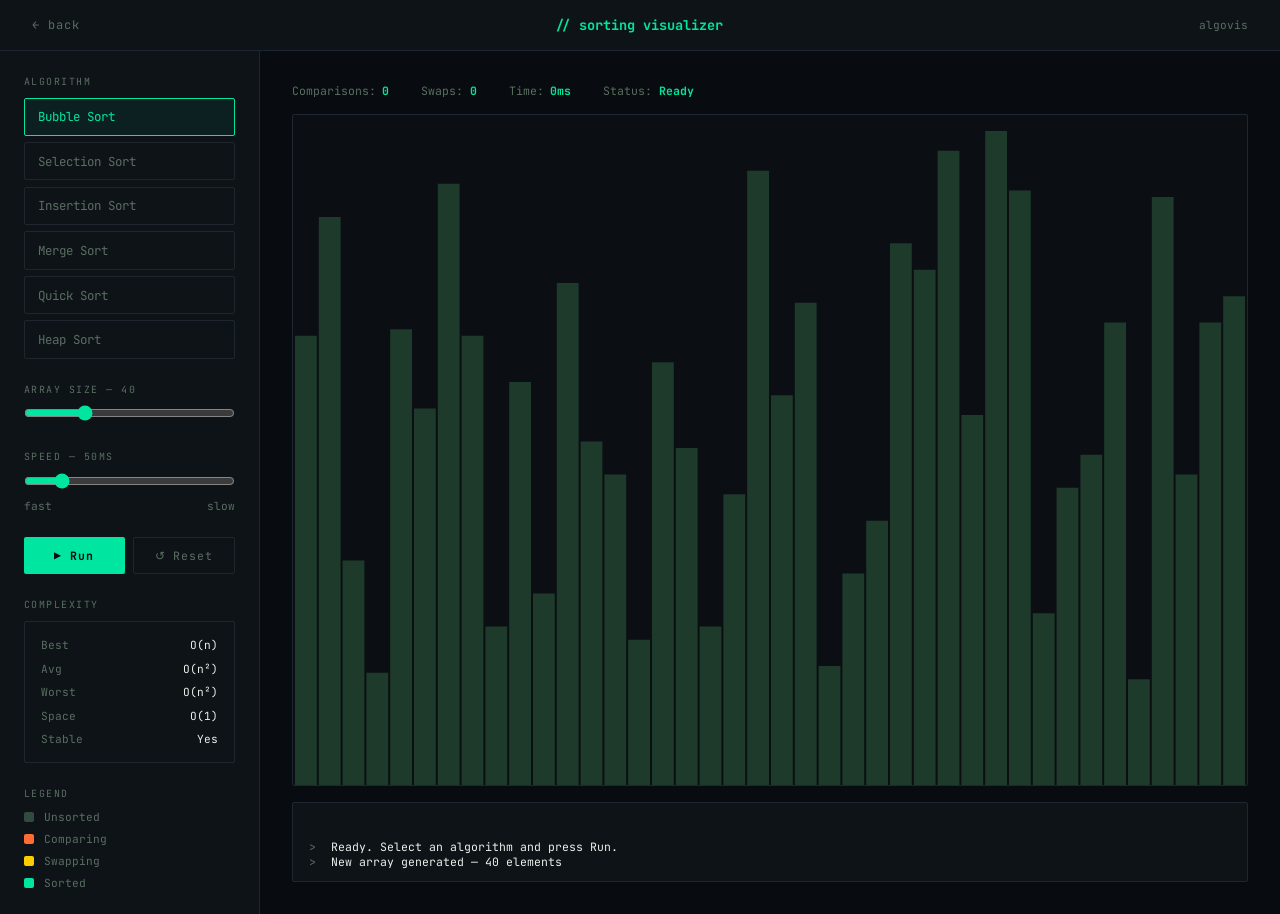
==== sorting/index.html @ f1f467e1 "Initial code" ====
<!DOCTYPE html>
<html lang="en">
<head>
  <meta charset="UTF-8" />
  <meta name="viewport" content="width=device-width, initial-scale=1.0" />
  <title>Sorting — AlgoVis</title>
  <link rel="preconnect" href="https://fonts.googleapis.com" />
  <link href="https://fonts.googleapis.com/css2?family=JetBrains+Mono:wght@400;700&family=Syne:wght@700;800&display=swap" rel="stylesheet" />
  <style>
    *, *::before, *::after { box-sizing: border-box; margin: 0; padding: 0; }

    :root {
      --bg: #080b0f;
      --surface: #0e1318;
      --border: #1e2730;
      --accent: #00e5a0;
      --compare: #ff6b35;
      --swap: #ffcc00;
      --sorted: #00e5a0;
      --text: #e8f0ea;
      --muted: #5a6e61;
      --mono: 'JetBrains Mono', monospace;
    }

    body {
      background: var(--bg);
      color: var(--text);
      font-family: var(--mono);
      min-height: 100vh;
      display: flex;
      flex-direction: column;
    }

    /* NAV */
    nav {
      display: flex;
      align-items: center;
      justify-content: space-between;
      padding: 1rem 2rem;
      border-bottom: 1px solid var(--border);
      background: var(--surface);
      flex-shrink: 0;
    }

    .nav-back {
      color: var(--muted);
      text-decoration: none;
      font-size: 0.75rem;
      letter-spacing: 0.08em;
    }

    .nav-back:hover { color: var(--accent); }

    .nav-title {
      font-size: 0.85rem;
      color: var(--accent);
      font-weight: 700;
    }

    /* LAYOUT */
    .app {
      display: grid;
      grid-template-columns: 260px 1fr;
      grid-template-rows: 1fr;
      flex: 1;
      min-height: 0;
    }

    /* SIDEBAR */
    aside {
      border-right: 1px solid var(--border);
      padding: 1.5rem;
      display: flex;
      flex-direction: column;
      gap: 1.5rem;
      background: var(--surface);
      overflow-y: auto;
    }

    .ctrl-group label {
      display: block;
      font-size: 0.62rem;
      letter-spacing: 0.15em;
      text-transform: uppercase;
      color: var(--muted);
      margin-bottom: 0.6rem;
    }

    .algo-btns {
      display: flex;
      flex-direction: column;
      gap: 0.4rem;
    }

    .algo-btn {
      background: transparent;
      border: 1px solid var(--border);
      color: var(--muted);
      font-family: var(--mono);
      font-size: 0.78rem;
      padding: 0.6rem 0.8rem;
      text-align: left;
      cursor: pointer;
      border-radius: 2px;
      transition: all 0.15s;
    }

    .algo-btn:hover { border-color: var(--accent); color: var(--text); }
    .algo-btn.active { border-color: var(--accent); color: var(--accent); background: rgba(0,229,160,0.06); }

    input[type=range] {
      width: 100%;
      accent-color: var(--accent);
      cursor: pointer;
    }

    .range-row {
      display: flex;
      justify-content: space-between;
      font-size: 0.7rem;
      color: var(--muted);
      margin-top: 0.3rem;
    }

    .run-btns {
      display: flex;
      gap: 0.5rem;
    }

    .btn {
      font-family: var(--mono);
      font-size: 0.72rem;
      letter-spacing: 0.08em;
      padding: 0.65rem 1rem;
      border-radius: 2px;
      cursor: pointer;
      border: none;
      flex: 1;
      transition: all 0.15s;
    }

    .btn-go { background: var(--accent); color: #080b0f; font-weight: 700; }
    .btn-go:hover { background: #00ffb3; }
    .btn-go:disabled { background: var(--border); color: var(--muted); cursor: not-allowed; }

    .btn-reset { background: transparent; border: 1px solid var(--border); color: var(--muted); }
    .btn-reset:hover { border-color: var(--compare); color: var(--compare); }

    /* complexity box */
    .complexity {
      border: 1px solid var(--border);
      border-radius: 2px;
      padding: 1rem;
      display: flex;
      flex-direction: column;
      gap: 0.6rem;
    }

    .complexity-row {
      display: flex;
      justify-content: space-between;
      font-size: 0.7rem;
    }

    .complexity-row span:first-child { color: var(--muted); }
    .complexity-row span:last-child { color: var(--text); }

    /* legend */
    .legend {
      display: flex;
      flex-direction: column;
      gap: 0.5rem;
    }

    .legend-item {
      display: flex;
      align-items: center;
      gap: 0.6rem;
      font-size: 0.7rem;
      color: var(--muted);
    }

    .legend-dot {
      width: 10px;
      height: 10px;
      border-radius: 2px;
      flex-shrink: 0;
    }

    /* MAIN VIS AREA */
    main {
      display: flex;
      flex-direction: column;
      padding: 2rem;
      gap: 1rem;
      min-width: 0;
    }

    /* stats bar */
    .stats-bar {
      display: flex;
      gap: 2rem;
    }

    .stat { font-size: 0.72rem; }
    .stat span { color: var(--muted); }
    .stat strong { color: var(--accent); margin-left: 0.4rem; }

    /* canvas wrapper */
    #vis-wrapper {
      flex: 1;
      border: 1px solid var(--border);
      border-radius: 2px;
      background: rgba(14,19,24,0.6);
      position: relative;
      min-height: 300px;
    }

    #vis {
      width: 100%;
      height: 100%;
      display: block;
    }

    /* log */
    #log {
      height: 80px;
      background: var(--surface);
      border: 1px solid var(--border);
      border-radius: 2px;
      padding: 0.75rem 1rem;
      font-size: 0.72rem;
      color: var(--muted);
      overflow-y: auto;
      display: flex;
      flex-direction: column-reverse;
    }

    .log-entry { color: var(--text); }
    .log-entry .ts { color: var(--muted); margin-right: 0.5rem; }

    @media (max-width: 700px) {
      .app { grid-template-columns: 1fr; grid-template-rows: auto 1fr; }
      aside { border-right: none; border-bottom: 1px solid var(--border); }
    }
  </style>
</head>
<body>

<nav>
  <a class="nav-back" href="../index.html">← back</a>
  <span class="nav-title">// sorting visualizer</span>
  <span style="font-size:0.7rem;color:var(--muted)">algovis</span>
</nav>

<div class="app">
  <aside>

    <div class="ctrl-group">
      <label>Algorithm</label>
      <div class="algo-btns" id="algo-btns">
        <button class="algo-btn active" data-algo="bubble">Bubble Sort</button>
        <button class="algo-btn" data-algo="selection">Selection Sort</button>
        <button class="algo-btn" data-algo="insertion">Insertion Sort</button>
        <button class="algo-btn" data-algo="merge">Merge Sort</button>
        <button class="algo-btn" data-algo="quick">Quick Sort</button>
        <button class="algo-btn" data-algo="heap">Heap Sort</button>
      </div>
    </div>

    <div class="ctrl-group">
      <label>Array Size — <span id="size-val">40</span></label>
      <input type="range" id="size" min="10" max="120" value="40" />
    </div>

    <div class="ctrl-group">
      <label>Speed — <span id="speed-val">50</span>ms</label>
      <input type="range" id="speed" min="5" max="300" value="50" />
      <div class="range-row"><span>fast</span><span>slow</span></div>
    </div>

    <div class="run-btns">
      <button class="btn btn-go" id="btn-go">▶ Run</button>
      <button class="btn btn-reset" id="btn-reset">↺ Reset</button>
    </div>

    <div class="ctrl-group">
      <label>Complexity</label>
      <div class="complexity" id="complexity">
        <div class="complexity-row"><span>Best</span><span id="c-best">O(n)</span></div>
        <div class="complexity-row"><span>Avg</span><span id="c-avg">O(n²)</span></div>
        <div class="complexity-row"><span>Worst</span><span id="c-worst">O(n²)</span></div>
        <div class="complexity-row"><span>Space</span><span id="c-space">O(1)</span></div>
        <div class="complexity-row"><span>Stable</span><span id="c-stable">Yes</span></div>
      </div>
    </div>

    <div class="ctrl-group">
      <label>Legend</label>
      <div class="legend">
        <div class="legend-item"><div class="legend-dot" style="background:#334a40"></div>Unsorted</div>
        <div class="legend-item"><div class="legend-dot" style="background:var(--compare)"></div>Comparing</div>
        <div class="legend-item"><div class="legend-dot" style="background:var(--swap)"></div>Swapping</div>
        <div class="legend-item"><div class="legend-dot" style="background:var(--sorted)"></div>Sorted</div>
      </div>
    </div>

  </aside>

  <main>
    <div class="stats-bar">
      <div class="stat"><span>Comparisons:</span><strong id="s-comps">0</strong></div>
      <div class="stat"><span>Swaps:</span><strong id="s-swaps">0</strong></div>
      <div class="stat"><span>Time:</span><strong id="s-time">0ms</strong></div>
      <div class="stat"><span>Status:</span><strong id="s-status">Ready</strong></div>
    </div>
    <div id="vis-wrapper">
      <canvas id="vis"></canvas>
    </div>
    <div id="log"><span class="log-entry"><span class="ts">&gt;</span> Ready. Select an algorithm and press Run.</span></div>
  </main>
</div>

<script>
// ─── State ───────────────────────────────────────────────────────────────────
let arr = [], bars = [];
let running = false, stopped = false;
let comps = 0, swaps = 0;
let algo = 'bubble';
let speed = 50;

const COMPLEXITIES = {
  bubble:    { best:'O(n)', avg:'O(n²)', worst:'O(n²)', space:'O(1)', stable:'Yes' },
  selection: { best:'O(n²)', avg:'O(n²)', worst:'O(n²)', space:'O(1)', stable:'No' },
  insertion: { best:'O(n)', avg:'O(n²)', worst:'O(n²)', space:'O(1)', stable:'Yes' },
  merge:     { best:'O(n log n)', avg:'O(n log n)', worst:'O(n log n)', space:'O(n)', stable:'Yes' },
  quick:     { best:'O(n log n)', avg:'O(n log n)', worst:'O(n²)', space:'O(log n)', stable:'No' },
  heap:      { best:'O(n log n)', avg:'O(n log n)', worst:'O(n log n)', space:'O(1)', stable:'No' },
};

// ─── Canvas setup ────────────────────────────────────────────────────────────
const canvas = document.getElementById('vis');
const ctx = canvas.getContext('2d');
const wrapper = document.getElementById('vis-wrapper');

function resizeCanvas() {
  canvas.width = wrapper.clientWidth;
  canvas.height = wrapper.clientHeight;
  draw();
}

window.addEventListener('resize', resizeCanvas);

// ─── Colours ─────────────────────────────────────────────────────────────────
// state per bar: 'normal'|'compare'|'swap'|'sorted'
function barColor(state) {
  return { normal:'#1e3a2a', compare:'#ff6b35', swap:'#ffcc00', sorted:'#00e5a0' }[state] || '#1e3a2a';
}

// ─── Draw ─────────────────────────────────────────────────────────────────────
function draw() {
  const W = canvas.width, H = canvas.height;
  ctx.clearRect(0, 0, W, H);
  if (!arr.length) return;

  const n = arr.length;
  const gap = Math.max(1, Math.floor(W / n * 0.12));
  const barW = (W - gap * (n + 1)) / n;
  const maxVal = Math.max(...arr);

  for (let i = 0; i < n; i++) {
    const barH = (arr[i] / maxVal) * (H - 16);
    const x = gap + i * (barW + gap);
    const y = H - barH;
    ctx.fillStyle = barColor(bars[i]);
    ctx.beginPath();
    ctx.rect(x, y, barW, barH);
    ctx.fill();
  }
}

// ─── Array generation ─────────────────────────────────────────────────────────
function genArray() {
  const n = parseInt(document.getElementById('size').value);
  arr = Array.from({ length: n }, () => Math.floor(Math.random() * 90) + 10);
  bars = Array(n).fill('normal');
  comps = swaps = 0;
  updateStats();
  setStatus('Ready');
  draw();
  log('New array generated — ' + n + ' elements');
}

// ─── Utils ────────────────────────────────────────────────────────────────────
function sleep(ms) { return new Promise(r => setTimeout(r, ms)); }

function getDelay() { return parseInt(document.getElementById('speed').value); }

async function pause(states) {
  if (stopped) throw new Error('stopped');
  for (const [i, s] of states) bars[i] = s;
  draw();
  await sleep(getDelay());
  for (const [i, s] of states) if (s !== 'sorted') bars[i] = 'normal';
}

function updateStats() {
  document.getElementById('s-comps').textContent = comps;
  document.getElementById('s-swaps').textContent = swaps;
}

function setStatus(s) { document.getElementById('s-status').textContent = s; }

let startTime;
function startTimer() { startTime = performance.now(); }
function stopTimer() {
  const ms = (performance.now() - startTime).toFixed(0);
  document.getElementById('s-time').textContent = ms + 'ms';
}

function log(msg) {
  const el = document.getElementById('log');
  const entry = document.createElement('span');
  entry.className = 'log-entry';
  entry.innerHTML = `<span class="ts">&gt;</span> ${msg}`;
  el.prepend(entry);
}

// ─── Sorting algorithms ───────────────────────────────────────────────────────

async function bubbleSort() {
  const n = arr.length;
  for (let i = 0; i < n - 1; i++) {
    for (let j = 0; j < n - i - 1; j++) {
      comps++;
      await pause([[j,'compare'],[j+1,'compare']]);
      if (arr[j] > arr[j+1]) {
        swaps++;
        [arr[j], arr[j+1]] = [arr[j+1], arr[j]];
        await pause([[j,'swap'],[j+1,'swap']]);
      }
      updateStats();
    }
    bars[n - i - 1] = 'sorted';
  }
  bars[0] = 'sorted';
}

async function selectionSort() {
  const n = arr.length;
  for (let i = 0; i < n - 1; i++) {
    let minIdx = i;
    await pause([[i,'compare']]);
    for (let j = i + 1; j < n; j++) {
      comps++;
      await pause([[j,'compare'],[minIdx,'swap']]);
      if (arr[j] < arr[minIdx]) minIdx = j;
      updateStats();
    }
    if (minIdx !== i) {
      swaps++;
      [arr[i], arr[minIdx]] = [arr[minIdx], arr[i]];
      await pause([[i,'swap'],[minIdx,'swap']]);
      updateStats();
    }
    bars[i] = 'sorted';
  }
  bars[arr.length - 1] = 'sorted';
}

async function insertionSort() {
  const n = arr.length;
  bars[0] = 'sorted';
  for (let i = 1; i < n; i++) {
    let key = arr[i], j = i - 1;
    await pause([[i,'compare']]);
    while (j >= 0 && arr[j] > key) {
      comps++;
      arr[j+1] = arr[j];
      swaps++;
      bars[j+1] = 'swap';
      await pause([[j,'compare']]);
      bars[j+1] = 'normal';
      j--;
      updateStats();
    }
    arr[j+1] = key;
    bars[j+1] = 'sorted';
    draw();
  }
  bars.fill('sorted');
  draw();
}

async function mergeSort() {
  await mergeSortHelper(0, arr.length - 1);
  bars.fill('sorted');
  draw();
}

async function mergeSortHelper(l, r) {
  if (l >= r) return;
  const m = Math.floor((l + r) / 2);
  await mergeSortHelper(l, m);
  await mergeSortHelper(m + 1, r);
  await merge(l, m, r);
}

async function merge(l, m, r) {
  const left = arr.slice(l, m + 1);
  const right = arr.slice(m + 1, r + 1);
  let i = 0, j = 0, k = l;
  while (i < left.length && j < right.length) {
    comps++;
    await pause([[k,'compare'],[l+i,'swap'],[m+1+j,'swap']]);
    if (left[i] <= right[j]) { arr[k++] = left[i++]; }
    else { arr[k++] = right[j++]; swaps++; }
    updateStats();
  }
  while (i < left.length) { arr[k++] = left[i++]; }
  while (j < right.length) { arr[k++] = right[j++]; }
  for (let x = l; x <= r; x++) { bars[x] = 'swap'; }
  draw();
  await sleep(getDelay());
}

async function quickSort() {
  await quickSortHelper(0, arr.length - 1);
  bars.fill('sorted');
  draw();
}

async function quickSortHelper(low, high) {
  if (low < high) {
    const pi = await partition(low, high);
    await quickSortHelper(low, pi - 1);
    await quickSortHelper(pi + 1, high);
  }
}

async function partition(low, high) {
  const pivot = arr[high];
  let i = low - 1;
  await pause([[high,'compare']]);
  for (let j = low; j < high; j++) {
    comps++;
    await pause([[j,'compare'],[high,'compare']]);
    if (arr[j] < pivot) {
      i++;
      swaps++;
      [arr[i], arr[j]] = [arr[j], arr[i]];
      await pause([[i,'swap'],[j,'swap']]);
      updateStats();
    }
  }
  [arr[i+1], arr[high]] = [arr[high], arr[i+1]];
  swaps++;
  bars[i+1] = 'sorted';
  await pause([[i+1,'sorted']]);
  updateStats();
  return i + 1;
}

async function heapSort() {
  const n = arr.length;
  for (let i = Math.floor(n/2) - 1; i >= 0; i--) await heapify(n, i);
  for (let i = n - 1; i > 0; i--) {
    swaps++;
    [arr[0], arr[i]] = [arr[i], arr[0]];
    await pause([[0,'swap'],[i,'swap']]);
    bars[i] = 'sorted';
    updateStats();
    await heapify(i, 0);
  }
  bars[0] = 'sorted';
  draw();
}

async function heapify(n, i) {
  let largest = i, l = 2*i+1, r = 2*i+2;
  if (l < n) { comps++; if (arr[l] > arr[largest]) largest = l; }
  if (r < n) { comps++; if (arr[r] > arr[largest]) largest = r; }
  if (largest !== i) {
    swaps++;
    [arr[i], arr[largest]] = [arr[largest], arr[i]];
    await pause([[i,'swap'],[largest,'swap']]);
    updateStats();
    await heapify(n, largest);
  }
}

// ─── Controls ─────────────────────────────────────────────────────────────────

document.getElementById('algo-btns').addEventListener('click', e => {
  const btn = e.target.closest('.algo-btn');
  if (!btn || running) return;
  document.querySelectorAll('.algo-btn').forEach(b => b.classList.remove('active'));
  btn.classList.add('active');
  algo = btn.dataset.algo;
  const c = COMPLEXITIES[algo];
  document.getElementById('c-best').textContent = c.best;
  document.getElementById('c-avg').textContent = c.avg;
  document.getElementById('c-worst').textContent = c.worst;
  document.getElementById('c-space').textContent = c.space;
  document.getElementById('c-stable').textContent = c.stable;
  genArray();
  log('Algorithm changed → ' + btn.textContent.trim());
});

document.getElementById('size').addEventListener('input', function() {
  document.getElementById('size-val').textContent = this.value;
  if (!running) genArray();
});

document.getElementById('speed').addEventListener('input', function() {
  document.getElementById('speed-val').textContent = this.value;
});

document.getElementById('btn-reset').addEventListener('click', () => {
  if (running) { stopped = true; return; }
  genArray();
});

document.getElementById('btn-go').addEventListener('click', async () => {
  if (running) return;
  running = true;
  stopped = false;
  comps = swaps = 0;
  updateStats();
  setStatus('Running…');
  document.getElementById('btn-go').disabled = true;
  log('Starting ' + algo + ' sort on ' + arr.length + ' elements');
  startTimer();

  try {
    const fn = { bubble:bubbleSort, selection:selectionSort, insertion:insertionSort, merge:mergeSort, quick:quickSort, heap:heapSort }[algo];
    await fn();
    stopTimer();
    setStatus('Done ✓');
    log(`Finished — ${comps} comparisons, ${swaps} swaps`);
  } catch(e) {
    stopTimer();
    setStatus('Stopped');
    log('Stopped by user');
    bars.fill('normal');
    draw();
  }

  running = false;
  document.getElementById('btn-go').disabled = false;
});

// ─── Init ────────────────────────────────────────────────────────────────────
resizeCanvas();
genArray();
</script>
</body>
</html>
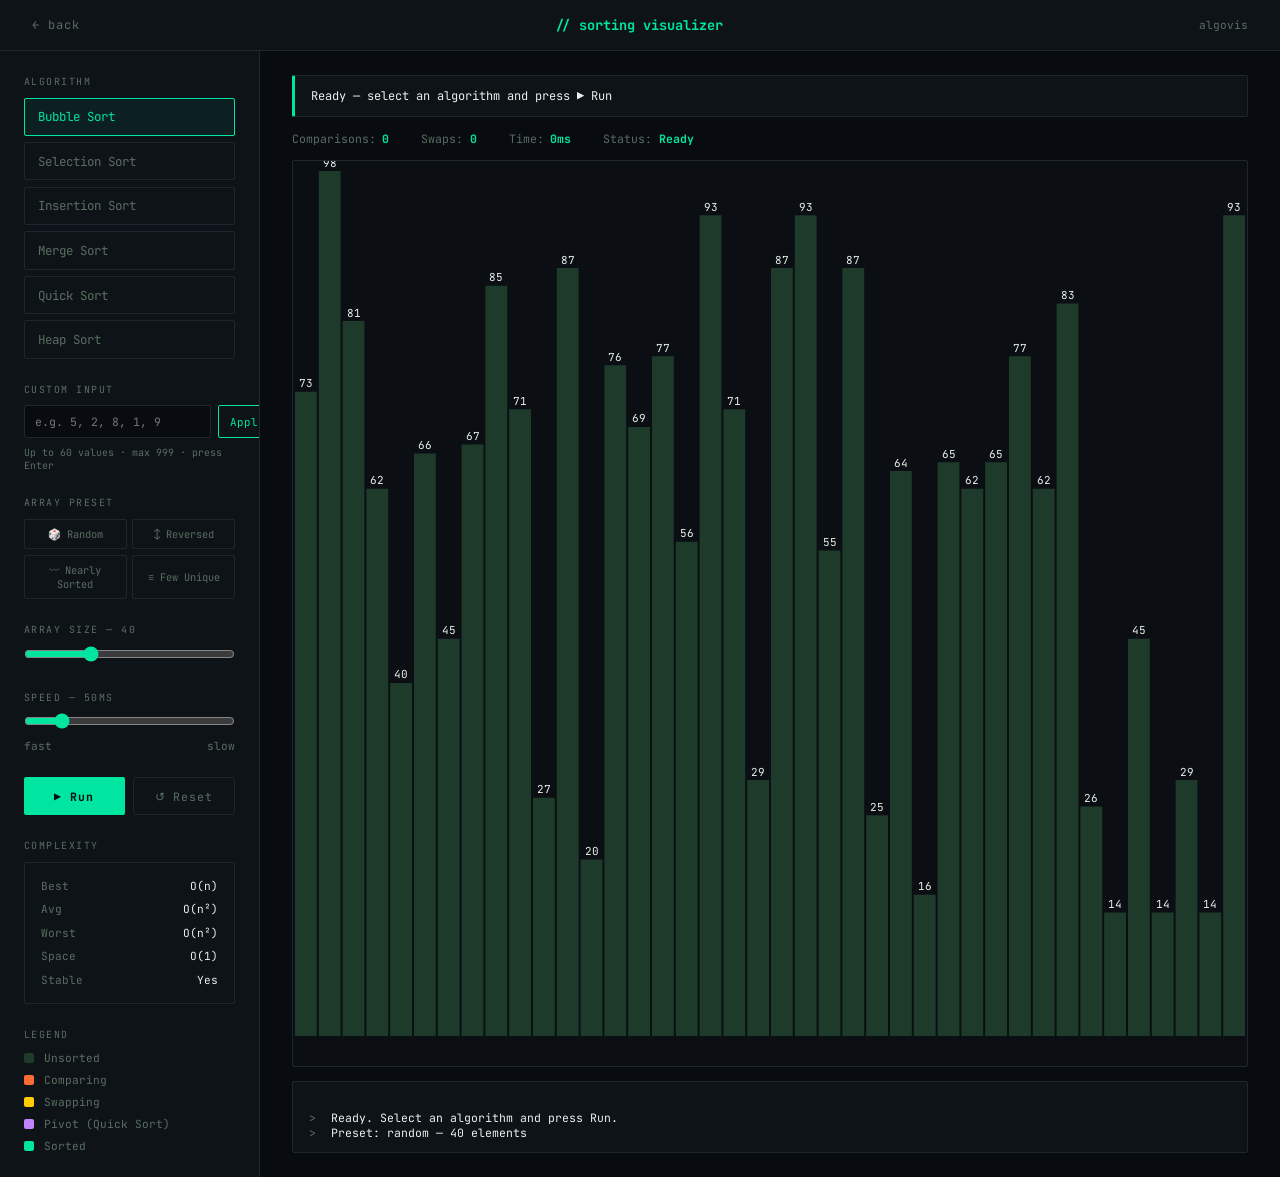
==== commit b031c4c1: "custom input in sorting and Graph implementation" ====
--- a/sorting/index.html
+++ b/sorting/index.html
@@ -17,6 +17,7 @@
       --compare: #ff6b35;
       --swap: #ffcc00;
       --sorted: #00e5a0;
+      --pivot: #c084fc;
       --text: #e8f0ea;
       --muted: #5a6e61;
       --mono: 'JetBrains Mono', monospace;
@@ -31,7 +32,6 @@
       flex-direction: column;
     }
 
-    /* NAV */
     nav {
       display: flex;
       align-items: center;
@@ -41,32 +41,17 @@
       background: var(--surface);
       flex-shrink: 0;
     }
-
-    .nav-back {
-      color: var(--muted);
-      text-decoration: none;
-      font-size: 0.75rem;
-      letter-spacing: 0.08em;
-    }
-
+    .nav-back { color: var(--muted); text-decoration: none; font-size: 0.75rem; letter-spacing: 0.08em; }
     .nav-back:hover { color: var(--accent); }
-
-    .nav-title {
-      font-size: 0.85rem;
-      color: var(--accent);
-      font-weight: 700;
-    }
-
-    /* LAYOUT */
+    .nav-title { font-size: 0.85rem; color: var(--accent); font-weight: 700; }
+
     .app {
       display: grid;
       grid-template-columns: 260px 1fr;
-      grid-template-rows: 1fr;
       flex: 1;
       min-height: 0;
     }
 
-    /* SIDEBAR */
     aside {
       border-right: 1px solid var(--border);
       padding: 1.5rem;
@@ -86,11 +71,7 @@
       margin-bottom: 0.6rem;
     }
 
-    .algo-btns {
-      display: flex;
-      flex-direction: column;
-      gap: 0.4rem;
-    }
+    .algo-btns { display: flex; flex-direction: column; gap: 0.4rem; }
 
     .algo-btn {
       background: transparent;
@@ -104,29 +85,67 @@
       border-radius: 2px;
       transition: all 0.15s;
     }
-
-    .algo-btn:hover { border-color: var(--accent); color: var(--text); }
+    .algo-btn:hover  { border-color: var(--accent); color: var(--text); }
     .algo-btn.active { border-color: var(--accent); color: var(--accent); background: rgba(0,229,160,0.06); }
 
-    input[type=range] {
-      width: 100%;
-      accent-color: var(--accent);
+    input[type=range] { width: 100%; accent-color: var(--accent); cursor: pointer; }
+    .range-row { display: flex; justify-content: space-between; font-size: 0.7rem; color: var(--muted); margin-top: 0.3rem; }
+
+    /* custom input */
+    .custom-input-wrap { display: flex; flex-direction: column; gap: 0.5rem; }
+    .custom-input-row  { display: flex; gap: 0.4rem; }
+
+    input[type=text] {
+      flex: 1;
+      background: var(--bg);
+      border: 1px solid var(--border);
+      color: var(--text);
+      font-family: var(--mono);
+      font-size: 0.72rem;
+      padding: 0.5rem 0.6rem;
+      border-radius: 2px;
+      outline: none;
+      transition: border-color 0.15s;
+    }
+    input[type=text]:focus { border-color: var(--accent); }
+    input[type=text].error { border-color: var(--compare) !important; }
+
+    .input-error { font-size: 0.65rem; color: var(--compare); display: none; }
+    .input-error.show { display: block; }
+    .input-hint  { font-size: 0.62rem; color: var(--muted); }
+
+    .btn-apply {
+      background: transparent;
+      border: 1px solid var(--accent);
+      color: var(--accent);
+      font-family: var(--mono);
+      font-size: 0.68rem;
+      padding: 0.5rem 0.7rem;
+      border-radius: 2px;
       cursor: pointer;
-    }
-
-    .range-row {
-      display: flex;
-      justify-content: space-between;
-      font-size: 0.7rem;
+      transition: all 0.15s;
+      white-space: nowrap;
+    }
+    .btn-apply:hover { background: rgba(0,229,160,0.1); }
+
+    /* presets */
+    .preset-btns { display: grid; grid-template-columns: 1fr 1fr; gap: 0.35rem; }
+    .preset-btn {
+      background: transparent;
+      border: 1px solid var(--border);
       color: var(--muted);
-      margin-top: 0.3rem;
-    }
-
-    .run-btns {
-      display: flex;
-      gap: 0.5rem;
-    }
-
+      font-family: var(--mono);
+      font-size: 0.65rem;
+      padding: 0.45rem 0.4rem;
+      cursor: pointer;
+      border-radius: 2px;
+      transition: all 0.15s;
+      text-align: center;
+    }
+    .preset-btn:hover { border-color: var(--accent); color: var(--text); }
+
+    /* run buttons */
+    .run-btns { display: flex; gap: 0.5rem; }
     .btn {
       font-family: var(--mono);
       font-size: 0.72rem;
@@ -138,93 +157,61 @@
       flex: 1;
       transition: all 0.15s;
     }
-
-    .btn-go { background: var(--accent); color: #080b0f; font-weight: 700; }
+    .btn-go    { background: var(--accent); color: #080b0f; font-weight: 700; }
     .btn-go:hover { background: #00ffb3; }
     .btn-go:disabled { background: var(--border); color: var(--muted); cursor: not-allowed; }
-
     .btn-reset { background: transparent; border: 1px solid var(--border); color: var(--muted); }
     .btn-reset:hover { border-color: var(--compare); color: var(--compare); }
 
-    /* complexity box */
-    .complexity {
+    /* complexity */
+    .complexity { border: 1px solid var(--border); border-radius: 2px; padding: 1rem; display: flex; flex-direction: column; gap: 0.6rem; }
+    .complexity-row { display: flex; justify-content: space-between; font-size: 0.7rem; }
+    .complexity-row span:first-child { color: var(--muted); }
+    .complexity-row span:last-child  { color: var(--text); }
+
+    /* legend */
+    .legend { display: flex; flex-direction: column; gap: 0.5rem; }
+    .legend-item { display: flex; align-items: center; gap: 0.6rem; font-size: 0.7rem; color: var(--muted); }
+    .legend-dot  { width: 10px; height: 10px; border-radius: 2px; flex-shrink: 0; }
+
+    /* MAIN */
+    main { display: flex; flex-direction: column; padding: 1.5rem 2rem; gap: 0.85rem; min-width: 0; }
+
+    /* explain box */
+    #explain-box {
+      background: var(--surface);
       border: 1px solid var(--border);
+      border-left: 3px solid var(--accent);
       border-radius: 2px;
-      padding: 1rem;
-      display: flex;
-      flex-direction: column;
-      gap: 0.6rem;
-    }
-
-    .complexity-row {
-      display: flex;
-      justify-content: space-between;
-      font-size: 0.7rem;
-    }
-
-    .complexity-row span:first-child { color: var(--muted); }
-    .complexity-row span:last-child { color: var(--text); }
-
-    /* legend */
-    .legend {
-      display: flex;
-      flex-direction: column;
-      gap: 0.5rem;
-    }
-
-    .legend-item {
-      display: flex;
-      align-items: center;
-      gap: 0.6rem;
-      font-size: 0.7rem;
-      color: var(--muted);
-    }
-
-    .legend-dot {
-      width: 10px;
-      height: 10px;
-      border-radius: 2px;
-      flex-shrink: 0;
-    }
-
-    /* MAIN VIS AREA */
-    main {
-      display: flex;
-      flex-direction: column;
-      padding: 2rem;
-      gap: 1rem;
-      min-width: 0;
-    }
-
-    /* stats bar */
-    .stats-bar {
-      display: flex;
-      gap: 2rem;
-    }
-
+      padding: 0.7rem 1rem;
+      font-size: 0.75rem;
+      color: var(--text);
+      min-height: 38px;
+      line-height: 1.5;
+      transition: border-left-color 0.15s;
+    }
+    #explain-box.comparing { border-left-color: var(--compare); }
+    #explain-box.swapping  { border-left-color: var(--swap); }
+    #explain-box.sorted    { border-left-color: var(--sorted); }
+    #explain-box.pivot     { border-left-color: var(--pivot); }
+
+    .stats-bar { display: flex; gap: 2rem; }
     .stat { font-size: 0.72rem; }
-    .stat span { color: var(--muted); }
+    .stat span   { color: var(--muted); }
     .stat strong { color: var(--accent); margin-left: 0.4rem; }
 
-    /* canvas wrapper */
     #vis-wrapper {
       flex: 1;
       border: 1px solid var(--border);
       border-radius: 2px;
       background: rgba(14,19,24,0.6);
       position: relative;
-      min-height: 300px;
-    }
-
-    #vis {
-      width: 100%;
-      height: 100%;
-      display: block;
-    }
-
-    /* log */
+      min-height: 260px;
+    }
+    #vis { width: 100%; height: 100%; display: block; }
+
     #log {
-      height: 80px;
+      height: 72px;
       background: var(--surface);
       border: 1px solid var(--border);
       border-radius: 2px;
@@ -235,12 +222,11 @@
       display: flex;
       flex-direction: column-reverse;
     }
-
-    .log-entry { color: var(--text); }
     .log-entry .ts { color: var(--muted); margin-right: 0.5rem; }
+    .log-entry     { color: var(--text); }
 
     @media (max-width: 700px) {
-      .app { grid-template-columns: 1fr; grid-template-rows: auto 1fr; }
+      .app { grid-template-columns: 1fr; }
       aside { border-right: none; border-bottom: 1px solid var(--border); }
     }
   </style>
@@ -269,8 +255,30 @@
     </div>
 
     <div class="ctrl-group">
+      <label>Custom Input</label>
+      <div class="custom-input-wrap">
+        <div class="custom-input-row">
+          <input type="text" id="custom-input" placeholder="e.g. 5, 2, 8, 1, 9" />
+          <button class="btn-apply" id="btn-apply">Apply</button>
+        </div>
+        <div class="input-error" id="input-error">Only whole numbers 1–999</div>
+        <div class="input-hint">Up to 60 values · max 999 · press Enter</div>
+      </div>
+    </div>
+
+    <div class="ctrl-group">
+      <label>Array Preset</label>
+      <div class="preset-btns">
+        <button class="preset-btn" data-preset="random">🎲 Random</button>
+        <button class="preset-btn" data-preset="reversed">↕ Reversed</button>
+        <button class="preset-btn" data-preset="nearly">〰 Nearly Sorted</button>
+        <button class="preset-btn" data-preset="few">≡ Few Unique</button>
+      </div>
+    </div>
+
+    <div class="ctrl-group">
       <label>Array Size — <span id="size-val">40</span></label>
-      <input type="range" id="size" min="10" max="120" value="40" />
+      <input type="range" id="size" min="5" max="120" value="40" />
     </div>
 
     <div class="ctrl-group">
@@ -286,7 +294,7 @@
 
     <div class="ctrl-group">
       <label>Complexity</label>
-      <div class="complexity" id="complexity">
+      <div class="complexity">
         <div class="complexity-row"><span>Best</span><span id="c-best">O(n)</span></div>
         <div class="complexity-row"><span>Avg</span><span id="c-avg">O(n²)</span></div>
         <div class="complexity-row"><span>Worst</span><span id="c-worst">O(n²)</span></div>
@@ -298,9 +306,10 @@
     <div class="ctrl-group">
       <label>Legend</label>
       <div class="legend">
-        <div class="legend-item"><div class="legend-dot" style="background:#334a40"></div>Unsorted</div>
+        <div class="legend-item"><div class="legend-dot" style="background:#1e3a2a"></div>Unsorted</div>
         <div class="legend-item"><div class="legend-dot" style="background:var(--compare)"></div>Comparing</div>
         <div class="legend-item"><div class="legend-dot" style="background:var(--swap)"></div>Swapping</div>
+        <div class="legend-item"><div class="legend-dot" style="background:var(--pivot)"></div>Pivot (Quick Sort)</div>
         <div class="legend-item"><div class="legend-dot" style="background:var(--sorted)"></div>Sorted</div>
       </div>
     </div>
@@ -308,140 +317,242 @@
   </aside>
 
   <main>
+    <div id="explain-box">Ready — select an algorithm and press ▶ Run</div>
+
     <div class="stats-bar">
       <div class="stat"><span>Comparisons:</span><strong id="s-comps">0</strong></div>
       <div class="stat"><span>Swaps:</span><strong id="s-swaps">0</strong></div>
       <div class="stat"><span>Time:</span><strong id="s-time">0ms</strong></div>
       <div class="stat"><span>Status:</span><strong id="s-status">Ready</strong></div>
     </div>
-    <div id="vis-wrapper">
-      <canvas id="vis"></canvas>
-    </div>
-    <div id="log"><span class="log-entry"><span class="ts">&gt;</span> Ready. Select an algorithm and press Run.</span></div>
+
+    <div id="vis-wrapper"><canvas id="vis"></canvas></div>
+
+    <div id="log">
+      <span class="log-entry"><span class="ts">&gt;</span> Ready. Select an algorithm and press Run.</span>
+    </div>
   </main>
 </div>
 
 <script>
-// ─── State ───────────────────────────────────────────────────────────────────
-let arr = [], bars = [];
+// ── State ────────────────────────────────────────────────────────────────────
+let arr = [], bars = [], pointers = {};
 let running = false, stopped = false;
 let comps = 0, swaps = 0;
 let algo = 'bubble';
-let speed = 50;
 
 const COMPLEXITIES = {
-  bubble:    { best:'O(n)', avg:'O(n²)', worst:'O(n²)', space:'O(1)', stable:'Yes' },
-  selection: { best:'O(n²)', avg:'O(n²)', worst:'O(n²)', space:'O(1)', stable:'No' },
-  insertion: { best:'O(n)', avg:'O(n²)', worst:'O(n²)', space:'O(1)', stable:'Yes' },
-  merge:     { best:'O(n log n)', avg:'O(n log n)', worst:'O(n log n)', space:'O(n)', stable:'Yes' },
-  quick:     { best:'O(n log n)', avg:'O(n log n)', worst:'O(n²)', space:'O(log n)', stable:'No' },
-  heap:      { best:'O(n log n)', avg:'O(n log n)', worst:'O(n log n)', space:'O(1)', stable:'No' },
+  bubble:    { best:'O(n)',       avg:'O(n²)',       worst:'O(n²)',       space:'O(1)',      stable:'Yes' },
+  selection: { best:'O(n²)',      avg:'O(n²)',        worst:'O(n²)',       space:'O(1)',      stable:'No'  },
+  insertion: { best:'O(n)',       avg:'O(n²)',        worst:'O(n²)',       space:'O(1)',      stable:'Yes' },
+  merge:     { best:'O(n log n)', avg:'O(n log n)',   worst:'O(n log n)', space:'O(n)',      stable:'Yes' },
+  quick:     { best:'O(n log n)', avg:'O(n log n)',   worst:'O(n²)',      space:'O(log n)',  stable:'No'  },
+  heap:      { best:'O(n log n)', avg:'O(n log n)',   worst:'O(n log n)', space:'O(1)',      stable:'No'  },
 };
 
-// ─── Canvas setup ────────────────────────────────────────────────────────────
-const canvas = document.getElementById('vis');
-const ctx = canvas.getContext('2d');
+// ── Canvas ───────────────────────────────────────────────────────────────────
+const canvas  = document.getElementById('vis');
+const ctx     = canvas.getContext('2d');
 const wrapper = document.getElementById('vis-wrapper');
 
-function resizeCanvas() {
-  canvas.width = wrapper.clientWidth;
-  canvas.height = wrapper.clientHeight;
-  draw();
-}
-
+function resizeCanvas() { canvas.width = wrapper.clientWidth; canvas.height = wrapper.clientHeight; draw(); }
 window.addEventListener('resize', resizeCanvas);
 
-// ─── Colours ─────────────────────────────────────────────────────────────────
-// state per bar: 'normal'|'compare'|'swap'|'sorted'
-function barColor(state) {
-  return { normal:'#1e3a2a', compare:'#ff6b35', swap:'#ffcc00', sorted:'#00e5a0' }[state] || '#1e3a2a';
-}
-
-// ─── Draw ─────────────────────────────────────────────────────────────────────
+const COLOR = { normal:'#1e3a2a', compare:'#ff6b35', swap:'#ffcc00', sorted:'#00e5a0', pivot:'#c084fc' };
+
+// ── Draw ─────────────────────────────────────────────────────────────────────
 function draw() {
   const W = canvas.width, H = canvas.height;
   ctx.clearRect(0, 0, W, H);
   if (!arr.length) return;
 
-  const n = arr.length;
-  const gap = Math.max(1, Math.floor(W / n * 0.12));
-  const barW = (W - gap * (n + 1)) / n;
-  const maxVal = Math.max(...arr);
+  const n          = arr.length;
+  const ARROW_ZONE = 30;
+  const gap        = Math.max(1, Math.floor(W / n * 0.12));
+  const barW       = (W - gap * (n + 1)) / n;
+  const maxVal     = Math.max(...arr);
+  const showVal    = barW >= 14 && n <= 60;
 
   for (let i = 0; i < n; i++) {
-    const barH = (arr[i] / maxVal) * (H - 16);
-    const x = gap + i * (barW + gap);
-    const y = H - barH;
-    ctx.fillStyle = barColor(bars[i]);
+    const barH = (arr[i] / maxVal) * (H - ARROW_ZONE - 10);
+    const x    = gap + i * (barW + gap);
+    const y    = H - ARROW_ZONE - barH;
+
+    ctx.fillStyle = COLOR[bars[i]] || COLOR.normal;
     ctx.beginPath();
     ctx.rect(x, y, barW, barH);
     ctx.fill();
-  }
-}
-
-// ─── Array generation ─────────────────────────────────────────────────────────
-function genArray() {
-  const n = parseInt(document.getElementById('size').value);
-  arr = Array.from({ length: n }, () => Math.floor(Math.random() * 90) + 10);
-  bars = Array(n).fill('normal');
+
+    // value label on bar top
+    if (showVal) {
+      ctx.fillStyle     = bars[i] === 'sorted' ? '#080b0f' : '#e8f0ea';
+      ctx.font          = `${Math.min(barW * 0.55, 11)}px 'JetBrains Mono', monospace`;
+      ctx.textAlign     = 'center';
+      ctx.textBaseline  = 'bottom';
+      ctx.fillText(arr[i], x + barW / 2, y - 2);
+    }
+  }
+
+  // pointer arrows ▲ below bars
+  for (const [idx, pType] of Object.entries(pointers)) {
+    const i    = parseInt(idx);
+    const x    = gap + i * (barW + gap) + barW / 2;
+    const arrowY = H - ARROW_ZONE + 4;
+    const col  = { compare:'#ff6b35', swap:'#ffcc00', pivot:'#c084fc', sorted:'#00e5a0' }[pType] || '#5a6e61';
+
+    ctx.fillStyle = col;
+    ctx.beginPath();
+    ctx.moveTo(x, arrowY);
+    ctx.lineTo(x - 5, arrowY + 10);
+    ctx.lineTo(x + 5, arrowY + 10);
+    ctx.closePath();
+    ctx.fill();
+
+    if (pType === 'pivot') {
+      ctx.fillStyle    = col;
+      ctx.font         = "8px 'JetBrains Mono', monospace";
+      ctx.textAlign    = 'center';
+      ctx.textBaseline = 'top';
+      ctx.fillText('pivot', x, arrowY + 12);
+    }
+  }
+}
+
+// ── Explain box ───────────────────────────────────────────────────────────────
+const explainBox = document.getElementById('explain-box');
+function explain(msg, type = '') { explainBox.textContent = msg; explainBox.className = type; }
+
+// ── Array generators ──────────────────────────────────────────────────────────
+function makeRandom(n)   { return Array.from({ length: n }, () => Math.floor(Math.random() * 90) + 10); }
+function makeReversed(n) { return Array.from({ length: n }, (_, i) => Math.round(100 - (i / (n - 1)) * 90)); }
+function makeNearly(n) {
+  const a = Array.from({ length: n }, (_, i) => Math.round(10 + (i / (n - 1)) * 90));
+  for (let k = 0; k < Math.floor(n * 0.15); k++) {
+    const i = Math.floor(Math.random() * n), j = Math.floor(Math.random() * n);
+    [a[i], a[j]] = [a[j], a[i]];
+  }
+  return a;
+}
+function makeFewUnique(n) {
+  const vals = [15, 35, 55, 75, 95];
+  return Array.from({ length: n }, () => vals[Math.floor(Math.random() * vals.length)]);
+}
+
+function applyArray(newArr) {
+  arr = newArr;
+  bars = Array(arr.length).fill('normal');
+  pointers = {};
   comps = swaps = 0;
   updateStats();
   setStatus('Ready');
+  explain('Ready — select an algorithm and press ▶ Run');
   draw();
-  log('New array generated — ' + n + ' elements');
-}
-
-// ─── Utils ────────────────────────────────────────────────────────────────────
-function sleep(ms) { return new Promise(r => setTimeout(r, ms)); }
-
-function getDelay() { return parseInt(document.getElementById('speed').value); }
-
-async function pause(states) {
+}
+
+function genArray(preset = 'random') {
+  const n   = parseInt(document.getElementById('size').value);
+  const gen = { random: makeRandom, reversed: makeReversed, nearly: makeNearly, few: makeFewUnique };
+  applyArray((gen[preset] || makeRandom)(n));
+  log(`Preset: ${preset} — ${n} elements`);
+}
+
+// ── Custom input ──────────────────────────────────────────────────────────────
+function applyCustomInput() {
+  if (running) return;
+  const raw     = document.getElementById('custom-input').value.trim();
+  const errEl   = document.getElementById('input-error');
+  const inputEl = document.getElementById('custom-input');
+
+  errEl.classList.remove('show');
+  inputEl.classList.remove('error');
+
+  if (!raw) { showErr('Enter some numbers first'); return; }
+
+  const parts = raw.split(',').map(s => s.trim()).filter(Boolean);
+  const nums  = parts.map(Number);
+
+  if (!parts.length || nums.some(v => isNaN(v) || v < 1 || v > 999 || !Number.isInteger(v))) {
+    showErr('Only whole numbers 1–999, comma-separated'); inputEl.classList.add('error'); return;
+  }
+  if (parts.length > 60) { showErr('Max 60 values'); inputEl.classList.add('error'); return; }
+
+  applyArray(nums);
+  log(`Custom input — ${nums.length} elements: ${nums.slice(0, 8).join(', ')}${nums.length > 8 ? '…' : ''}`);
+}
+
+function showErr(msg) {
+  const el = document.getElementById('input-error');
+  el.textContent = msg;
+  el.classList.add('show');
+}
+
+document.getElementById('btn-apply').addEventListener('click', applyCustomInput);
+document.getElementById('custom-input').addEventListener('keydown', e => { if (e.key === 'Enter') applyCustomInput(); });
+
+// ── Presets ───────────────────────────────────────────────────────────────────
+document.querySelectorAll('.preset-btn').forEach(btn => {
+  btn.addEventListener('click', () => {
+    if (running) return;
+    document.getElementById('custom-input').value = '';
+    document.getElementById('input-error').classList.remove('show');
+    genArray(btn.dataset.preset);
+  });
+});
+
+// ── Helpers ───────────────────────────────────────────────────────────────────
+function sleep(ms)    { return new Promise(r => setTimeout(r, ms)); }
+function getDelay()   { return parseInt(document.getElementById('speed').value); }
+
+async function pause(states, msg = '', type = '') {
   if (stopped) throw new Error('stopped');
-  for (const [i, s] of states) bars[i] = s;
+  pointers = {};
+  for (const [i, s] of states) { bars[i] = s; pointers[i] = s; }
+  if (msg) explain(msg, type);
   draw();
   await sleep(getDelay());
-  for (const [i, s] of states) if (s !== 'sorted') bars[i] = 'normal';
+  for (const [i, s] of states) if (s !== 'sorted' && s !== 'pivot') bars[i] = 'normal';
 }
 
 function updateStats() {
   document.getElementById('s-comps').textContent = comps;
   document.getElementById('s-swaps').textContent = swaps;
 }
-
 function setStatus(s) { document.getElementById('s-status').textContent = s; }
 
-let startTime;
-function startTimer() { startTime = performance.now(); }
-function stopTimer() {
-  const ms = (performance.now() - startTime).toFixed(0);
-  document.getElementById('s-time').textContent = ms + 'ms';
-}
+let t0;
+function startTimer() { t0 = performance.now(); }
+function stopTimer()  { document.getElementById('s-time').textContent = (performance.now() - t0).toFixed(0) + 'ms'; }
 
 function log(msg) {
-  const el = document.getElementById('log');
+  const el    = document.getElementById('log');
   const entry = document.createElement('span');
   entry.className = 'log-entry';
   entry.innerHTML = `<span class="ts">&gt;</span> ${msg}`;
   el.prepend(entry);
 }
 
-// ─── Sorting algorithms ───────────────────────────────────────────────────────
+// ── Sorting algorithms ────────────────────────────────────────────────────────
 
 async function bubbleSort() {
   const n = arr.length;
   for (let i = 0; i < n - 1; i++) {
     for (let j = 0; j < n - i - 1; j++) {
       comps++;
-      await pause([[j,'compare'],[j+1,'compare']]);
-      if (arr[j] > arr[j+1]) {
+      await pause([[j, 'compare'], [j + 1, 'compare']],
+        `Comparing arr[${j}] = ${arr[j]}  vs  arr[${j+1}] = ${arr[j+1]}`, 'comparing');
+      if (arr[j] > arr[j + 1]) {
         swaps++;
-        [arr[j], arr[j+1]] = [arr[j+1], arr[j]];
-        await pause([[j,'swap'],[j+1,'swap']]);
+        await pause([[j, 'swap'], [j + 1, 'swap']],
+          `${arr[j]} > ${arr[j+1]}  →  Swap! Larger value bubbles right`, 'swapping');
+        [arr[j], arr[j + 1]] = [arr[j + 1], arr[j]];
+      } else {
+        explain(`${arr[j]} ≤ ${arr[j+1]}  →  Already in order, no swap needed`, 'comparing');
       }
       updateStats();
     }
     bars[n - i - 1] = 'sorted';
+    explain(`Position ${n - i - 1} is locked in its final sorted place ✓`, 'sorted');
+    draw();
   }
   bars[0] = 'sorted';
 }
@@ -450,20 +561,27 @@
   const n = arr.length;
   for (let i = 0; i < n - 1; i++) {
     let minIdx = i;
-    await pause([[i,'compare']]);
+    explain(`Pass ${i + 1}: scanning indices ${i} → ${n - 1} for the minimum value`, 'comparing');
     for (let j = i + 1; j < n; j++) {
       comps++;
-      await pause([[j,'compare'],[minIdx,'swap']]);
-      if (arr[j] < arr[minIdx]) minIdx = j;
+      await pause([[j, 'compare'], [minIdx, 'swap']],
+        `Is arr[${j}] = ${arr[j]}  smaller than current min arr[${minIdx}] = ${arr[minIdx]}?`, 'comparing');
+      if (arr[j] < arr[minIdx]) {
+        minIdx = j;
+        explain(`New minimum found: ${arr[minIdx]} at index ${minIdx}`, 'comparing');
+      }
       updateStats();
     }
     if (minIdx !== i) {
       swaps++;
+      await pause([[i, 'swap'], [minIdx, 'swap']],
+        `Placing minimum ${arr[minIdx]} into position ${i} by swapping`, 'swapping');
       [arr[i], arr[minIdx]] = [arr[minIdx], arr[i]];
-      await pause([[i,'swap'],[minIdx,'swap']]);
       updateStats();
     }
     bars[i] = 'sorted';
+    explain(`${arr[i]} placed correctly at position ${i} ✓`, 'sorted');
+    draw();
   }
   bars[arr.length - 1] = 'sorted';
 }
@@ -473,19 +591,21 @@
   bars[0] = 'sorted';
   for (let i = 1; i < n; i++) {
     let key = arr[i], j = i - 1;
-    await pause([[i,'compare']]);
+    await pause([[i, 'compare']],
+      `Picking up ${key} from index ${i} — inserting it into the sorted left portion`, 'comparing');
     while (j >= 0 && arr[j] > key) {
       comps++;
-      arr[j+1] = arr[j];
+      arr[j + 1] = arr[j];
       swaps++;
-      bars[j+1] = 'swap';
-      await pause([[j,'compare']]);
-      bars[j+1] = 'normal';
+      await pause([[j, 'swap'], [j + 1, 'swap']],
+        `${arr[j]} > ${key}  →  Shift ${arr[j]} one step right to make room`, 'swapping');
+      bars[j + 1] = 'normal';
       j--;
       updateStats();
     }
-    arr[j+1] = key;
-    bars[j+1] = 'sorted';
+    arr[j + 1] = key;
+    bars[j + 1] = 'sorted';
+    explain(`${key} inserted at position ${j + 1} ✓`, 'sorted');
     draw();
   }
   bars.fill('sorted');
@@ -493,40 +613,46 @@
 }
 
 async function mergeSort() {
+  explain('Merge Sort: recursively splitting array in half, then merging sorted halves back together', 'comparing');
   await mergeSortHelper(0, arr.length - 1);
   bars.fill('sorted');
+  pointers = {};
   draw();
 }
 
 async function mergeSortHelper(l, r) {
   if (l >= r) return;
   const m = Math.floor((l + r) / 2);
+  explain(`Splitting: [${l}..${m}] and [${m + 1}..${r}]`, 'comparing');
   await mergeSortHelper(l, m);
   await mergeSortHelper(m + 1, r);
-  await merge(l, m, r);
-}
-
-async function merge(l, m, r) {
-  const left = arr.slice(l, m + 1);
-  const right = arr.slice(m + 1, r + 1);
+  await mergeHalves(l, m, r);
+}
+
+async function mergeHalves(l, m, r) {
+  const left = arr.slice(l, m + 1), right = arr.slice(m + 1, r + 1);
   let i = 0, j = 0, k = l;
   while (i < left.length && j < right.length) {
     comps++;
-    await pause([[k,'compare'],[l+i,'swap'],[m+1+j,'swap']]);
-    if (left[i] <= right[j]) { arr[k++] = left[i++]; }
-    else { arr[k++] = right[j++]; swaps++; }
+    const lv = left[i], rv = right[j];
+    await pause([[k, 'compare']],
+      `Merging: left = ${lv}  vs  right = ${rv}  →  placing ${lv <= rv ? lv : rv}`, 'comparing');
+    if (lv <= rv) { arr[k++] = left[i++]; } else { arr[k++] = right[j++]; swaps++; }
     updateStats();
   }
-  while (i < left.length) { arr[k++] = left[i++]; }
+  while (i < left.length)  { arr[k++] = left[i++]; }
   while (j < right.length) { arr[k++] = right[j++]; }
-  for (let x = l; x <= r; x++) { bars[x] = 'swap'; }
+  for (let x = l; x <= r; x++) bars[x] = 'swap';
+  explain(`Merged section [${l}..${r}] into sorted order`, 'swapping');
   draw();
   await sleep(getDelay());
 }
 
 async function quickSort() {
+  explain('Quick Sort: pick a pivot → move smaller elements left, larger right → recurse on each side', 'pivot');
   await quickSortHelper(0, arr.length - 1);
   bars.fill('sorted');
+  pointers = {};
   draw();
 }
 
@@ -535,39 +661,51 @@
     const pi = await partition(low, high);
     await quickSortHelper(low, pi - 1);
     await quickSortHelper(pi + 1, high);
-  }
+  } else if (low === high) { bars[low] = 'sorted'; draw(); }
 }
 
 async function partition(low, high) {
   const pivot = arr[high];
+  bars[high] = 'pivot';
+  explain(`Pivot = ${pivot} (last element in range). Scanning for elements smaller than ${pivot}`, 'pivot');
+  await pause([[high, 'pivot']], `Pivot selected: ${pivot}`, 'pivot');
+  bars[high] = 'pivot';
   let i = low - 1;
-  await pause([[high,'compare']]);
   for (let j = low; j < high; j++) {
     comps++;
-    await pause([[j,'compare'],[high,'compare']]);
+    await pause([[j, 'compare'], [high, 'pivot']],
+      `arr[${j}] = ${arr[j]}  ${arr[j] < pivot ? '<' : '≥'}  pivot ${pivot}  →  ${arr[j] < pivot ? 'move left of pivot' : 'leave in place'}`,
+      'comparing');
+    bars[high] = 'pivot';
     if (arr[j] < pivot) {
       i++;
       swaps++;
       [arr[i], arr[j]] = [arr[j], arr[i]];
-      await pause([[i,'swap'],[j,'swap']]);
+      await pause([[i, 'swap'], [j, 'swap'], [high, 'pivot']],
+        `Swapping ${arr[j]} ↔ ${arr[i]}  →  smaller element moves left of pivot boundary`, 'swapping');
+      bars[high] = 'pivot';
       updateStats();
     }
   }
-  [arr[i+1], arr[high]] = [arr[high], arr[i+1]];
+  [arr[i + 1], arr[high]] = [arr[high], arr[i + 1]];
   swaps++;
-  bars[i+1] = 'sorted';
-  await pause([[i+1,'sorted']]);
+  bars[i + 1] = 'sorted';
+  bars[high]  = 'normal';
+  explain(`Pivot ${pivot} is now in its final sorted position at index ${i + 1} ✓`, 'sorted');
+  await pause([[i + 1, 'sorted']], '', 'sorted');
   updateStats();
   return i + 1;
 }
 
 async function heapSort() {
   const n = arr.length;
-  for (let i = Math.floor(n/2) - 1; i >= 0; i--) await heapify(n, i);
+  explain('Heap Sort: building a max-heap so the largest element is always at root, then extracting one by one', 'comparing');
+  for (let i = Math.floor(n / 2) - 1; i >= 0; i--) await heapify(n, i);
   for (let i = n - 1; i > 0; i--) {
     swaps++;
+    explain(`Root ${arr[0]} is the max — placing it at its final position ${i}`, 'swapping');
     [arr[0], arr[i]] = [arr[i], arr[0]];
-    await pause([[0,'swap'],[i,'swap']]);
+    await pause([[0, 'swap'], [i, 'swap']], `Swap root ${arr[i]} → position ${i}`, 'swapping');
     bars[i] = 'sorted';
     updateStats();
     await heapify(i, 0);
@@ -577,20 +715,20 @@
 }
 
 async function heapify(n, i) {
-  let largest = i, l = 2*i+1, r = 2*i+2;
+  let largest = i, l = 2 * i + 1, r = 2 * i + 2;
   if (l < n) { comps++; if (arr[l] > arr[largest]) largest = l; }
   if (r < n) { comps++; if (arr[r] > arr[largest]) largest = r; }
   if (largest !== i) {
     swaps++;
+    explain(`Heapify: ${arr[i]} < child ${arr[largest]}  →  swap to restore heap property`, 'swapping');
     [arr[i], arr[largest]] = [arr[largest], arr[i]];
-    await pause([[i,'swap'],[largest,'swap']]);
+    await pause([[i, 'swap'], [largest, 'swap']], '', 'swapping');
     updateStats();
     await heapify(n, largest);
   }
 }
 
-// ─── Controls ─────────────────────────────────────────────────────────────────
-
+// ── Controls ──────────────────────────────────────────────────────────────────
 document.getElementById('algo-btns').addEventListener('click', e => {
   const btn = e.target.closest('.algo-btn');
   if (!btn || running) return;
@@ -598,21 +736,21 @@
   btn.classList.add('active');
   algo = btn.dataset.algo;
   const c = COMPLEXITIES[algo];
-  document.getElementById('c-best').textContent = c.best;
-  document.getElementById('c-avg').textContent = c.avg;
-  document.getElementById('c-worst').textContent = c.worst;
-  document.getElementById('c-space').textContent = c.space;
+  document.getElementById('c-best').textContent   = c.best;
+  document.getElementById('c-avg').textContent    = c.avg;
+  document.getElementById('c-worst').textContent  = c.worst;
+  document.getElementById('c-space').textContent  = c.space;
   document.getElementById('c-stable').textContent = c.stable;
   genArray();
-  log('Algorithm changed → ' + btn.textContent.trim());
+  log('Algorithm → ' + btn.textContent.trim());
 });
 
-document.getElementById('size').addEventListener('input', function() {
+document.getElementById('size').addEventListener('input', function () {
   document.getElementById('size-val').textContent = this.value;
   if (!running) genArray();
 });
 
-document.getElementById('speed').addEventListener('input', function() {
+document.getElementById('speed').addEventListener('input', function () {
   document.getElementById('speed-val').textContent = this.value;
 });
 
@@ -623,26 +761,28 @@
 
 document.getElementById('btn-go').addEventListener('click', async () => {
   if (running) return;
-  running = true;
-  stopped = false;
+  running = true; stopped = false;
   comps = swaps = 0;
   updateStats();
   setStatus('Running…');
   document.getElementById('btn-go').disabled = true;
-  log('Starting ' + algo + ' sort on ' + arr.length + ' elements');
+  log(`Starting ${algo} on ${arr.length} elements`);
   startTimer();
 
   try {
-    const fn = { bubble:bubbleSort, selection:selectionSort, insertion:insertionSort, merge:mergeSort, quick:quickSort, heap:heapSort }[algo];
-    await fn();
+    await { bubble: bubbleSort, selection: selectionSort, insertion: insertionSort, merge: mergeSort, quick: quickSort, heap: heapSort }[algo]();
     stopTimer();
     setStatus('Done ✓');
-    log(`Finished — ${comps} comparisons, ${swaps} swaps`);
-  } catch(e) {
+    pointers = {};
+    explain('Sorting complete! Every element is in its correct position ✓', 'sorted');
+    log(`Done — ${comps} comparisons, ${swaps} swaps`);
+  } catch (e) {
     stopTimer();
     setStatus('Stopped');
+    explain('Stopped.', '');
     log('Stopped by user');
     bars.fill('normal');
+    pointers = {};
     draw();
   }
 
@@ -650,7 +790,7 @@
   document.getElementById('btn-go').disabled = false;
 });
 
-// ─── Init ────────────────────────────────────────────────────────────────────
+// ── Init ─────────────────────────────────────────────────────────────────────
 resizeCanvas();
 genArray();
 </script>
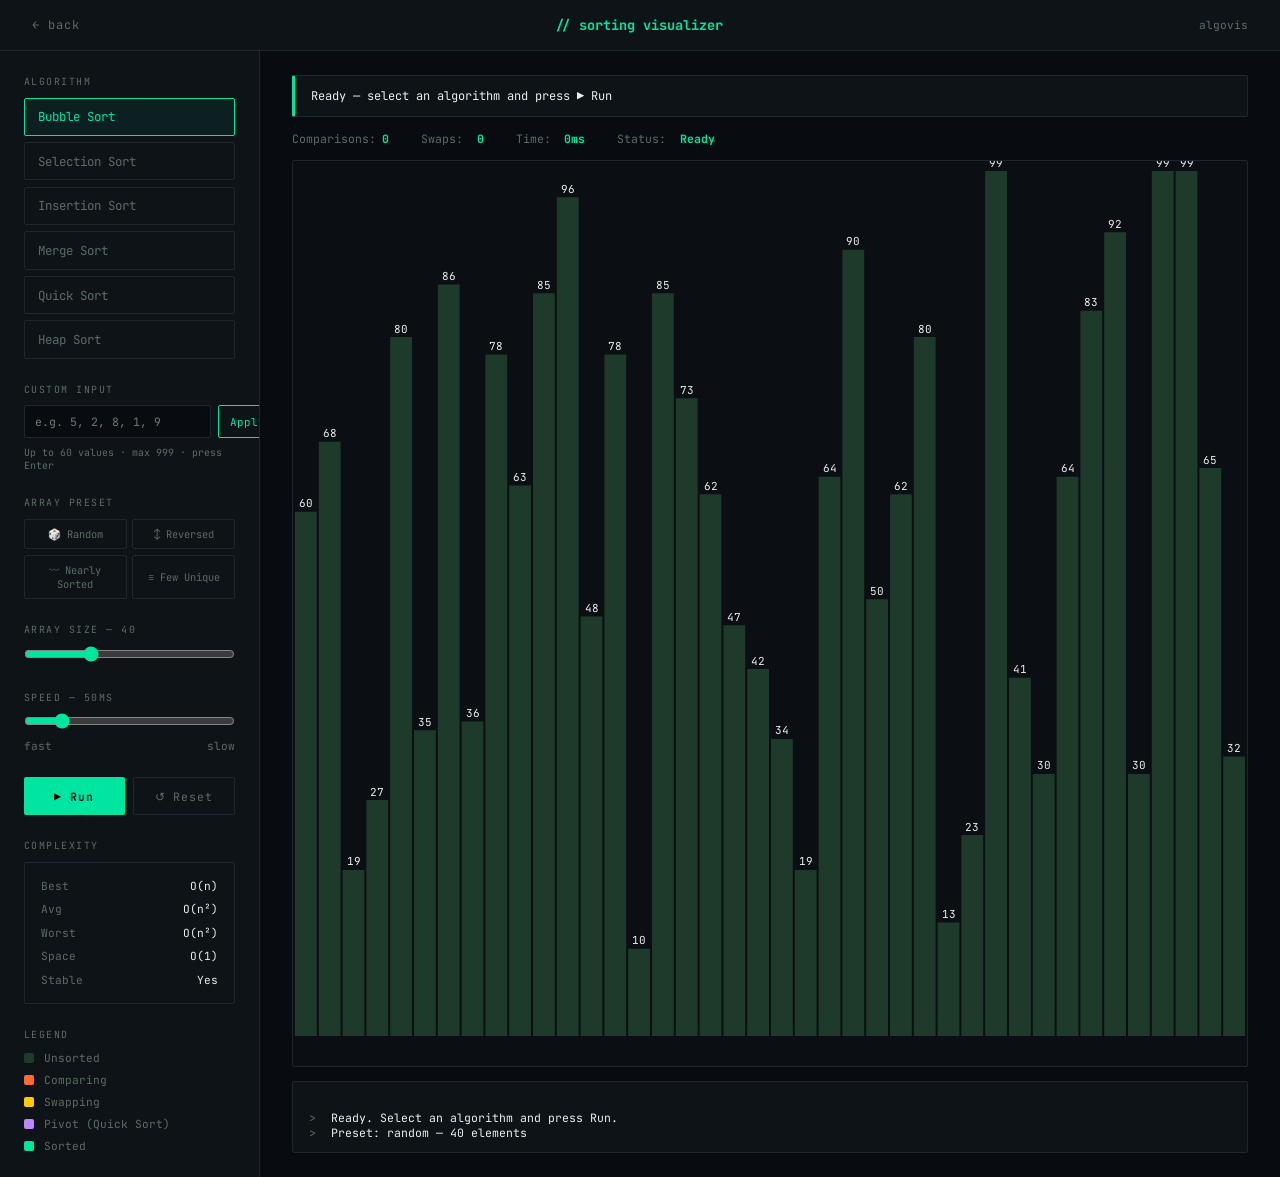
==== commit 53ade045: "file separation for sorting folder" ====
--- a/sorting/index.html
+++ b/sorting/index.html
@@ -5,241 +5,20 @@
   <meta name="viewport" content="width=device-width, initial-scale=1.0" />
   <title>Sorting — AlgoVis</title>
   <link rel="preconnect" href="https://fonts.googleapis.com" />
-  <link href="https://fonts.googleapis.com/css2?family=JetBrains+Mono:wght@400;700&family=Syne:wght@700;800&display=swap" rel="stylesheet" />
-  <style>
-    *, *::before, *::after { box-sizing: border-box; margin: 0; padding: 0; }
-
-    :root {
-      --bg: #080b0f;
-      --surface: #0e1318;
-      --border: #1e2730;
-      --accent: #00e5a0;
-      --compare: #ff6b35;
-      --swap: #ffcc00;
-      --sorted: #00e5a0;
-      --pivot: #c084fc;
-      --text: #e8f0ea;
-      --muted: #5a6e61;
-      --mono: 'JetBrains Mono', monospace;
-    }
-
-    body {
-      background: var(--bg);
-      color: var(--text);
-      font-family: var(--mono);
-      min-height: 100vh;
-      display: flex;
-      flex-direction: column;
-    }
-
-    nav {
-      display: flex;
-      align-items: center;
-      justify-content: space-between;
-      padding: 1rem 2rem;
-      border-bottom: 1px solid var(--border);
-      background: var(--surface);
-      flex-shrink: 0;
-    }
-    .nav-back { color: var(--muted); text-decoration: none; font-size: 0.75rem; letter-spacing: 0.08em; }
-    .nav-back:hover { color: var(--accent); }
-    .nav-title { font-size: 0.85rem; color: var(--accent); font-weight: 700; }
-
-    .app {
-      display: grid;
-      grid-template-columns: 260px 1fr;
-      flex: 1;
-      min-height: 0;
-    }
-
-    aside {
-      border-right: 1px solid var(--border);
-      padding: 1.5rem;
-      display: flex;
-      flex-direction: column;
-      gap: 1.5rem;
-      background: var(--surface);
-      overflow-y: auto;
-    }
-
-    .ctrl-group label {
-      display: block;
-      font-size: 0.62rem;
-      letter-spacing: 0.15em;
-      text-transform: uppercase;
-      color: var(--muted);
-      margin-bottom: 0.6rem;
-    }
-
-    .algo-btns { display: flex; flex-direction: column; gap: 0.4rem; }
-
-    .algo-btn {
-      background: transparent;
-      border: 1px solid var(--border);
-      color: var(--muted);
-      font-family: var(--mono);
-      font-size: 0.78rem;
-      padding: 0.6rem 0.8rem;
-      text-align: left;
-      cursor: pointer;
-      border-radius: 2px;
-      transition: all 0.15s;
-    }
-    .algo-btn:hover  { border-color: var(--accent); color: var(--text); }
-    .algo-btn.active { border-color: var(--accent); color: var(--accent); background: rgba(0,229,160,0.06); }
-
-    input[type=range] { width: 100%; accent-color: var(--accent); cursor: pointer; }
-    .range-row { display: flex; justify-content: space-between; font-size: 0.7rem; color: var(--muted); margin-top: 0.3rem; }
-
-    /* custom input */
-    .custom-input-wrap { display: flex; flex-direction: column; gap: 0.5rem; }
-    .custom-input-row  { display: flex; gap: 0.4rem; }
-
-    input[type=text] {
-      flex: 1;
-      background: var(--bg);
-      border: 1px solid var(--border);
-      color: var(--text);
-      font-family: var(--mono);
-      font-size: 0.72rem;
-      padding: 0.5rem 0.6rem;
-      border-radius: 2px;
-      outline: none;
-      transition: border-color 0.15s;
-    }
-    input[type=text]:focus { border-color: var(--accent); }
-    input[type=text].error { border-color: var(--compare) !important; }
-
-    .input-error { font-size: 0.65rem; color: var(--compare); display: none; }
-    .input-error.show { display: block; }
-    .input-hint  { font-size: 0.62rem; color: var(--muted); }
-
-    .btn-apply {
-      background: transparent;
-      border: 1px solid var(--accent);
-      color: var(--accent);
-      font-family: var(--mono);
-      font-size: 0.68rem;
-      padding: 0.5rem 0.7rem;
-      border-radius: 2px;
-      cursor: pointer;
-      transition: all 0.15s;
-      white-space: nowrap;
-    }
-    .btn-apply:hover { background: rgba(0,229,160,0.1); }
-
-    /* presets */
-    .preset-btns { display: grid; grid-template-columns: 1fr 1fr; gap: 0.35rem; }
-    .preset-btn {
-      background: transparent;
-      border: 1px solid var(--border);
-      color: var(--muted);
-      font-family: var(--mono);
-      font-size: 0.65rem;
-      padding: 0.45rem 0.4rem;
-      cursor: pointer;
-      border-radius: 2px;
-      transition: all 0.15s;
-      text-align: center;
-    }
-    .preset-btn:hover { border-color: var(--accent); color: var(--text); }
-
-    /* run buttons */
-    .run-btns { display: flex; gap: 0.5rem; }
-    .btn {
-      font-family: var(--mono);
-      font-size: 0.72rem;
-      letter-spacing: 0.08em;
-      padding: 0.65rem 1rem;
-      border-radius: 2px;
-      cursor: pointer;
-      border: none;
-      flex: 1;
-      transition: all 0.15s;
-    }
-    .btn-go    { background: var(--accent); color: #080b0f; font-weight: 700; }
-    .btn-go:hover { background: #00ffb3; }
-    .btn-go:disabled { background: var(--border); color: var(--muted); cursor: not-allowed; }
-    .btn-reset { background: transparent; border: 1px solid var(--border); color: var(--muted); }
-    .btn-reset:hover { border-color: var(--compare); color: var(--compare); }
-
-    /* complexity */
-    .complexity { border: 1px solid var(--border); border-radius: 2px; padding: 1rem; display: flex; flex-direction: column; gap: 0.6rem; }
-    .complexity-row { display: flex; justify-content: space-between; font-size: 0.7rem; }
-    .complexity-row span:first-child { color: var(--muted); }
-    .complexity-row span:last-child  { color: var(--text); }
-
-    /* legend */
-    .legend { display: flex; flex-direction: column; gap: 0.5rem; }
-    .legend-item { display: flex; align-items: center; gap: 0.6rem; font-size: 0.7rem; color: var(--muted); }
-    .legend-dot  { width: 10px; height: 10px; border-radius: 2px; flex-shrink: 0; }
-
-    /* MAIN */
-    main { display: flex; flex-direction: column; padding: 1.5rem 2rem; gap: 0.85rem; min-width: 0; }
-
-    /* explain box */
-    #explain-box {
-      background: var(--surface);
-      border: 1px solid var(--border);
-      border-left: 3px solid var(--accent);
-      border-radius: 2px;
-      padding: 0.7rem 1rem;
-      font-size: 0.75rem;
-      color: var(--text);
-      min-height: 38px;
-      line-height: 1.5;
-      transition: border-left-color 0.15s;
-    }
-    #explain-box.comparing { border-left-color: var(--compare); }
-    #explain-box.swapping  { border-left-color: var(--swap); }
-    #explain-box.sorted    { border-left-color: var(--sorted); }
-    #explain-box.pivot     { border-left-color: var(--pivot); }
-
-    .stats-bar { display: flex; gap: 2rem; }
-    .stat { font-size: 0.72rem; }
-    .stat span   { color: var(--muted); }
-    .stat strong { color: var(--accent); margin-left: 0.4rem; }
-
-    #vis-wrapper {
-      flex: 1;
-      border: 1px solid var(--border);
-      border-radius: 2px;
-      background: rgba(14,19,24,0.6);
-      position: relative;
-      min-height: 260px;
-    }
-    #vis { width: 100%; height: 100%; display: block; }
-
-    #log {
-      height: 72px;
-      background: var(--surface);
-      border: 1px solid var(--border);
-      border-radius: 2px;
-      padding: 0.75rem 1rem;
-      font-size: 0.72rem;
-      color: var(--muted);
-      overflow-y: auto;
-      display: flex;
-      flex-direction: column-reverse;
-    }
-    .log-entry .ts { color: var(--muted); margin-right: 0.5rem; }
-    .log-entry     { color: var(--text); }
-
-    @media (max-width: 700px) {
-      .app { grid-template-columns: 1fr; }
-      aside { border-right: none; border-bottom: 1px solid var(--border); }
-    }
-  </style>
+  <link href="https://fonts.googleapis.com/css2?family=JetBrains+Mono:wght@400;700&display=swap" rel="stylesheet" />
+  <link rel="stylesheet" href="style.css" />
 </head>
 <body>
 
 <nav>
   <a class="nav-back" href="../index.html">← back</a>
   <span class="nav-title">// sorting visualizer</span>
-  <span style="font-size:0.7rem;color:var(--muted)">algovis</span>
+  <span class="nav-brand">algovis</span>
 </nav>
 
 <div class="app">
+
+  <!-- ── SIDEBAR ── -->
   <aside>
 
     <div class="ctrl-group">
@@ -295,10 +74,10 @@
     <div class="ctrl-group">
       <label>Complexity</label>
       <div class="complexity">
-        <div class="complexity-row"><span>Best</span><span id="c-best">O(n)</span></div>
-        <div class="complexity-row"><span>Avg</span><span id="c-avg">O(n²)</span></div>
-        <div class="complexity-row"><span>Worst</span><span id="c-worst">O(n²)</span></div>
-        <div class="complexity-row"><span>Space</span><span id="c-space">O(1)</span></div>
+        <div class="complexity-row"><span>Best</span>  <span id="c-best">O(n)</span></div>
+        <div class="complexity-row"><span>Avg</span>   <span id="c-avg">O(n²)</span></div>
+        <div class="complexity-row"><span>Worst</span> <span id="c-worst">O(n²)</span></div>
+        <div class="complexity-row"><span>Space</span> <span id="c-space">O(1)</span></div>
         <div class="complexity-row"><span>Stable</span><span id="c-stable">Yes</span></div>
       </div>
     </div>
@@ -307,492 +86,45 @@
       <label>Legend</label>
       <div class="legend">
         <div class="legend-item"><div class="legend-dot" style="background:#1e3a2a"></div>Unsorted</div>
-        <div class="legend-item"><div class="legend-dot" style="background:var(--compare)"></div>Comparing</div>
-        <div class="legend-item"><div class="legend-dot" style="background:var(--swap)"></div>Swapping</div>
-        <div class="legend-item"><div class="legend-dot" style="background:var(--pivot)"></div>Pivot (Quick Sort)</div>
-        <div class="legend-item"><div class="legend-dot" style="background:var(--sorted)"></div>Sorted</div>
+        <div class="legend-item"><div class="legend-dot" style="background:#ff6b35"></div>Comparing</div>
+        <div class="legend-item"><div class="legend-dot" style="background:#ffcc00"></div>Swapping</div>
+        <div class="legend-item"><div class="legend-dot" style="background:#c084fc"></div>Pivot (Quick Sort)</div>
+        <div class="legend-item"><div class="legend-dot" style="background:#00e5a0"></div>Sorted</div>
       </div>
     </div>
 
   </aside>
 
+  <!-- ── MAIN ── -->
   <main>
+
+    <!-- Step-by-step explanation -->
     <div id="explain-box">Ready — select an algorithm and press ▶ Run</div>
 
+    <!-- Live stats -->
     <div class="stats-bar">
       <div class="stat"><span>Comparisons:</span><strong id="s-comps">0</strong></div>
-      <div class="stat"><span>Swaps:</span><strong id="s-swaps">0</strong></div>
-      <div class="stat"><span>Time:</span><strong id="s-time">0ms</strong></div>
-      <div class="stat"><span>Status:</span><strong id="s-status">Ready</strong></div>
+      <div class="stat"><span>Swaps:</span>      <strong id="s-swaps">0</strong></div>
+      <div class="stat"><span>Time:</span>        <strong id="s-time">0ms</strong></div>
+      <div class="stat"><span>Status:</span>      <strong id="s-status">Ready</strong></div>
     </div>
 
-    <div id="vis-wrapper"><canvas id="vis"></canvas></div>
+    <!-- Canvas -->
+    <div id="vis-wrapper">
+      <canvas id="vis"></canvas>
+    </div>
 
+    <!-- Log -->
     <div id="log">
       <span class="log-entry"><span class="ts">&gt;</span> Ready. Select an algorithm and press Run.</span>
     </div>
+
   </main>
 </div>
 
-<script>
-// ── State ────────────────────────────────────────────────────────────────────
-let arr = [], bars = [], pointers = {};
-let running = false, stopped = false;
-let comps = 0, swaps = 0;
-let algo = 'bubble';
+<!-- algorithms.js must load before visualizer.js -->
+<script src="algorithms.js"></script>
+<script src="visualizer.js"></script>
 
-const COMPLEXITIES = {
-  bubble:    { best:'O(n)',       avg:'O(n²)',       worst:'O(n²)',       space:'O(1)',      stable:'Yes' },
-  selection: { best:'O(n²)',      avg:'O(n²)',        worst:'O(n²)',       space:'O(1)',      stable:'No'  },
-  insertion: { best:'O(n)',       avg:'O(n²)',        worst:'O(n²)',       space:'O(1)',      stable:'Yes' },
-  merge:     { best:'O(n log n)', avg:'O(n log n)',   worst:'O(n log n)', space:'O(n)',      stable:'Yes' },
-  quick:     { best:'O(n log n)', avg:'O(n log n)',   worst:'O(n²)',      space:'O(log n)',  stable:'No'  },
-  heap:      { best:'O(n log n)', avg:'O(n log n)',   worst:'O(n log n)', space:'O(1)',      stable:'No'  },
-};
-
-// ── Canvas ───────────────────────────────────────────────────────────────────
-const canvas  = document.getElementById('vis');
-const ctx     = canvas.getContext('2d');
-const wrapper = document.getElementById('vis-wrapper');
-
-function resizeCanvas() { canvas.width = wrapper.clientWidth; canvas.height = wrapper.clientHeight; draw(); }
-window.addEventListener('resize', resizeCanvas);
-
-const COLOR = { normal:'#1e3a2a', compare:'#ff6b35', swap:'#ffcc00', sorted:'#00e5a0', pivot:'#c084fc' };
-
-// ── Draw ─────────────────────────────────────────────────────────────────────
-function draw() {
-  const W = canvas.width, H = canvas.height;
-  ctx.clearRect(0, 0, W, H);
-  if (!arr.length) return;
-
-  const n          = arr.length;
-  const ARROW_ZONE = 30;
-  const gap        = Math.max(1, Math.floor(W / n * 0.12));
-  const barW       = (W - gap * (n + 1)) / n;
-  const maxVal     = Math.max(...arr);
-  const showVal    = barW >= 14 && n <= 60;
-
-  for (let i = 0; i < n; i++) {
-    const barH = (arr[i] / maxVal) * (H - ARROW_ZONE - 10);
-    const x    = gap + i * (barW + gap);
-    const y    = H - ARROW_ZONE - barH;
-
-    ctx.fillStyle = COLOR[bars[i]] || COLOR.normal;
-    ctx.beginPath();
-    ctx.rect(x, y, barW, barH);
-    ctx.fill();
-
-    // value label on bar top
-    if (showVal) {
-      ctx.fillStyle     = bars[i] === 'sorted' ? '#080b0f' : '#e8f0ea';
-      ctx.font          = `${Math.min(barW * 0.55, 11)}px 'JetBrains Mono', monospace`;
-      ctx.textAlign     = 'center';
-      ctx.textBaseline  = 'bottom';
-      ctx.fillText(arr[i], x + barW / 2, y - 2);
-    }
-  }
-
-  // pointer arrows ▲ below bars
-  for (const [idx, pType] of Object.entries(pointers)) {
-    const i    = parseInt(idx);
-    const x    = gap + i * (barW + gap) + barW / 2;
-    const arrowY = H - ARROW_ZONE + 4;
-    const col  = { compare:'#ff6b35', swap:'#ffcc00', pivot:'#c084fc', sorted:'#00e5a0' }[pType] || '#5a6e61';
-
-    ctx.fillStyle = col;
-    ctx.beginPath();
-    ctx.moveTo(x, arrowY);
-    ctx.lineTo(x - 5, arrowY + 10);
-    ctx.lineTo(x + 5, arrowY + 10);
-    ctx.closePath();
-    ctx.fill();
-
-    if (pType === 'pivot') {
-      ctx.fillStyle    = col;
-      ctx.font         = "8px 'JetBrains Mono', monospace";
-      ctx.textAlign    = 'center';
-      ctx.textBaseline = 'top';
-      ctx.fillText('pivot', x, arrowY + 12);
-    }
-  }
-}
-
-// ── Explain box ───────────────────────────────────────────────────────────────
-const explainBox = document.getElementById('explain-box');
-function explain(msg, type = '') { explainBox.textContent = msg; explainBox.className = type; }
-
-// ── Array generators ──────────────────────────────────────────────────────────
-function makeRandom(n)   { return Array.from({ length: n }, () => Math.floor(Math.random() * 90) + 10); }
-function makeReversed(n) { return Array.from({ length: n }, (_, i) => Math.round(100 - (i / (n - 1)) * 90)); }
-function makeNearly(n) {
-  const a = Array.from({ length: n }, (_, i) => Math.round(10 + (i / (n - 1)) * 90));
-  for (let k = 0; k < Math.floor(n * 0.15); k++) {
-    const i = Math.floor(Math.random() * n), j = Math.floor(Math.random() * n);
-    [a[i], a[j]] = [a[j], a[i]];
-  }
-  return a;
-}
-function makeFewUnique(n) {
-  const vals = [15, 35, 55, 75, 95];
-  return Array.from({ length: n }, () => vals[Math.floor(Math.random() * vals.length)]);
-}
-
-function applyArray(newArr) {
-  arr = newArr;
-  bars = Array(arr.length).fill('normal');
-  pointers = {};
-  comps = swaps = 0;
-  updateStats();
-  setStatus('Ready');
-  explain('Ready — select an algorithm and press ▶ Run');
-  draw();
-}
-
-function genArray(preset = 'random') {
-  const n   = parseInt(document.getElementById('size').value);
-  const gen = { random: makeRandom, reversed: makeReversed, nearly: makeNearly, few: makeFewUnique };
-  applyArray((gen[preset] || makeRandom)(n));
-  log(`Preset: ${preset} — ${n} elements`);
-}
-
-// ── Custom input ──────────────────────────────────────────────────────────────
-function applyCustomInput() {
-  if (running) return;
-  const raw     = document.getElementById('custom-input').value.trim();
-  const errEl   = document.getElementById('input-error');
-  const inputEl = document.getElementById('custom-input');
-
-  errEl.classList.remove('show');
-  inputEl.classList.remove('error');
-
-  if (!raw) { showErr('Enter some numbers first'); return; }
-
-  const parts = raw.split(',').map(s => s.trim()).filter(Boolean);
-  const nums  = parts.map(Number);
-
-  if (!parts.length || nums.some(v => isNaN(v) || v < 1 || v > 999 || !Number.isInteger(v))) {
-    showErr('Only whole numbers 1–999, comma-separated'); inputEl.classList.add('error'); return;
-  }
-  if (parts.length > 60) { showErr('Max 60 values'); inputEl.classList.add('error'); return; }
-
-  applyArray(nums);
-  log(`Custom input — ${nums.length} elements: ${nums.slice(0, 8).join(', ')}${nums.length > 8 ? '…' : ''}`);
-}
-
-function showErr(msg) {
-  const el = document.getElementById('input-error');
-  el.textContent = msg;
-  el.classList.add('show');
-}
-
-document.getElementById('btn-apply').addEventListener('click', applyCustomInput);
-document.getElementById('custom-input').addEventListener('keydown', e => { if (e.key === 'Enter') applyCustomInput(); });
-
-// ── Presets ───────────────────────────────────────────────────────────────────
-document.querySelectorAll('.preset-btn').forEach(btn => {
-  btn.addEventListener('click', () => {
-    if (running) return;
-    document.getElementById('custom-input').value = '';
-    document.getElementById('input-error').classList.remove('show');
-    genArray(btn.dataset.preset);
-  });
-});
-
-// ── Helpers ───────────────────────────────────────────────────────────────────
-function sleep(ms)    { return new Promise(r => setTimeout(r, ms)); }
-function getDelay()   { return parseInt(document.getElementById('speed').value); }
-
-async function pause(states, msg = '', type = '') {
-  if (stopped) throw new Error('stopped');
-  pointers = {};
-  for (const [i, s] of states) { bars[i] = s; pointers[i] = s; }
-  if (msg) explain(msg, type);
-  draw();
-  await sleep(getDelay());
-  for (const [i, s] of states) if (s !== 'sorted' && s !== 'pivot') bars[i] = 'normal';
-}
-
-function updateStats() {
-  document.getElementById('s-comps').textContent = comps;
-  document.getElementById('s-swaps').textContent = swaps;
-}
-function setStatus(s) { document.getElementById('s-status').textContent = s; }
-
-let t0;
-function startTimer() { t0 = performance.now(); }
-function stopTimer()  { document.getElementById('s-time').textContent = (performance.now() - t0).toFixed(0) + 'ms'; }
-
-function log(msg) {
-  const el    = document.getElementById('log');
-  const entry = document.createElement('span');
-  entry.className = 'log-entry';
-  entry.innerHTML = `<span class="ts">&gt;</span> ${msg}`;
-  el.prepend(entry);
-}
-
-// ── Sorting algorithms ────────────────────────────────────────────────────────
-
-async function bubbleSort() {
-  const n = arr.length;
-  for (let i = 0; i < n - 1; i++) {
-    for (let j = 0; j < n - i - 1; j++) {
-      comps++;
-      await pause([[j, 'compare'], [j + 1, 'compare']],
-        `Comparing arr[${j}] = ${arr[j]}  vs  arr[${j+1}] = ${arr[j+1]}`, 'comparing');
-      if (arr[j] > arr[j + 1]) {
-        swaps++;
-        await pause([[j, 'swap'], [j + 1, 'swap']],
-          `${arr[j]} > ${arr[j+1]}  →  Swap! Larger value bubbles right`, 'swapping');
-        [arr[j], arr[j + 1]] = [arr[j + 1], arr[j]];
-      } else {
-        explain(`${arr[j]} ≤ ${arr[j+1]}  →  Already in order, no swap needed`, 'comparing');
-      }
-      updateStats();
-    }
-    bars[n - i - 1] = 'sorted';
-    explain(`Position ${n - i - 1} is locked in its final sorted place ✓`, 'sorted');
-    draw();
-  }
-  bars[0] = 'sorted';
-}
-
-async function selectionSort() {
-  const n = arr.length;
-  for (let i = 0; i < n - 1; i++) {
-    let minIdx = i;
-    explain(`Pass ${i + 1}: scanning indices ${i} → ${n - 1} for the minimum value`, 'comparing');
-    for (let j = i + 1; j < n; j++) {
-      comps++;
-      await pause([[j, 'compare'], [minIdx, 'swap']],
-        `Is arr[${j}] = ${arr[j]}  smaller than current min arr[${minIdx}] = ${arr[minIdx]}?`, 'comparing');
-      if (arr[j] < arr[minIdx]) {
-        minIdx = j;
-        explain(`New minimum found: ${arr[minIdx]} at index ${minIdx}`, 'comparing');
-      }
-      updateStats();
-    }
-    if (minIdx !== i) {
-      swaps++;
-      await pause([[i, 'swap'], [minIdx, 'swap']],
-        `Placing minimum ${arr[minIdx]} into position ${i} by swapping`, 'swapping');
-      [arr[i], arr[minIdx]] = [arr[minIdx], arr[i]];
-      updateStats();
-    }
-    bars[i] = 'sorted';
-    explain(`${arr[i]} placed correctly at position ${i} ✓`, 'sorted');
-    draw();
-  }
-  bars[arr.length - 1] = 'sorted';
-}
-
-async function insertionSort() {
-  const n = arr.length;
-  bars[0] = 'sorted';
-  for (let i = 1; i < n; i++) {
-    let key = arr[i], j = i - 1;
-    await pause([[i, 'compare']],
-      `Picking up ${key} from index ${i} — inserting it into the sorted left portion`, 'comparing');
-    while (j >= 0 && arr[j] > key) {
-      comps++;
-      arr[j + 1] = arr[j];
-      swaps++;
-      await pause([[j, 'swap'], [j + 1, 'swap']],
-        `${arr[j]} > ${key}  →  Shift ${arr[j]} one step right to make room`, 'swapping');
-      bars[j + 1] = 'normal';
-      j--;
-      updateStats();
-    }
-    arr[j + 1] = key;
-    bars[j + 1] = 'sorted';
-    explain(`${key} inserted at position ${j + 1} ✓`, 'sorted');
-    draw();
-  }
-  bars.fill('sorted');
-  draw();
-}
-
-async function mergeSort() {
-  explain('Merge Sort: recursively splitting array in half, then merging sorted halves back together', 'comparing');
-  await mergeSortHelper(0, arr.length - 1);
-  bars.fill('sorted');
-  pointers = {};
-  draw();
-}
-
-async function mergeSortHelper(l, r) {
-  if (l >= r) return;
-  const m = Math.floor((l + r) / 2);
-  explain(`Splitting: [${l}..${m}] and [${m + 1}..${r}]`, 'comparing');
-  await mergeSortHelper(l, m);
-  await mergeSortHelper(m + 1, r);
-  await mergeHalves(l, m, r);
-}
-
-async function mergeHalves(l, m, r) {
-  const left = arr.slice(l, m + 1), right = arr.slice(m + 1, r + 1);
-  let i = 0, j = 0, k = l;
-  while (i < left.length && j < right.length) {
-    comps++;
-    const lv = left[i], rv = right[j];
-    await pause([[k, 'compare']],
-      `Merging: left = ${lv}  vs  right = ${rv}  →  placing ${lv <= rv ? lv : rv}`, 'comparing');
-    if (lv <= rv) { arr[k++] = left[i++]; } else { arr[k++] = right[j++]; swaps++; }
-    updateStats();
-  }
-  while (i < left.length)  { arr[k++] = left[i++]; }
-  while (j < right.length) { arr[k++] = right[j++]; }
-  for (let x = l; x <= r; x++) bars[x] = 'swap';
-  explain(`Merged section [${l}..${r}] into sorted order`, 'swapping');
-  draw();
-  await sleep(getDelay());
-}
-
-async function quickSort() {
-  explain('Quick Sort: pick a pivot → move smaller elements left, larger right → recurse on each side', 'pivot');
-  await quickSortHelper(0, arr.length - 1);
-  bars.fill('sorted');
-  pointers = {};
-  draw();
-}
-
-async function quickSortHelper(low, high) {
-  if (low < high) {
-    const pi = await partition(low, high);
-    await quickSortHelper(low, pi - 1);
-    await quickSortHelper(pi + 1, high);
-  } else if (low === high) { bars[low] = 'sorted'; draw(); }
-}
-
-async function partition(low, high) {
-  const pivot = arr[high];
-  bars[high] = 'pivot';
-  explain(`Pivot = ${pivot} (last element in range). Scanning for elements smaller than ${pivot}`, 'pivot');
-  await pause([[high, 'pivot']], `Pivot selected: ${pivot}`, 'pivot');
-  bars[high] = 'pivot';
-  let i = low - 1;
-  for (let j = low; j < high; j++) {
-    comps++;
-    await pause([[j, 'compare'], [high, 'pivot']],
-      `arr[${j}] = ${arr[j]}  ${arr[j] < pivot ? '<' : '≥'}  pivot ${pivot}  →  ${arr[j] < pivot ? 'move left of pivot' : 'leave in place'}`,
-      'comparing');
-    bars[high] = 'pivot';
-    if (arr[j] < pivot) {
-      i++;
-      swaps++;
-      [arr[i], arr[j]] = [arr[j], arr[i]];
-      await pause([[i, 'swap'], [j, 'swap'], [high, 'pivot']],
-        `Swapping ${arr[j]} ↔ ${arr[i]}  →  smaller element moves left of pivot boundary`, 'swapping');
-      bars[high] = 'pivot';
-      updateStats();
-    }
-  }
-  [arr[i + 1], arr[high]] = [arr[high], arr[i + 1]];
-  swaps++;
-  bars[i + 1] = 'sorted';
-  bars[high]  = 'normal';
-  explain(`Pivot ${pivot} is now in its final sorted position at index ${i + 1} ✓`, 'sorted');
-  await pause([[i + 1, 'sorted']], '', 'sorted');
-  updateStats();
-  return i + 1;
-}
-
-async function heapSort() {
-  const n = arr.length;
-  explain('Heap Sort: building a max-heap so the largest element is always at root, then extracting one by one', 'comparing');
-  for (let i = Math.floor(n / 2) - 1; i >= 0; i--) await heapify(n, i);
-  for (let i = n - 1; i > 0; i--) {
-    swaps++;
-    explain(`Root ${arr[0]} is the max — placing it at its final position ${i}`, 'swapping');
-    [arr[0], arr[i]] = [arr[i], arr[0]];
-    await pause([[0, 'swap'], [i, 'swap']], `Swap root ${arr[i]} → position ${i}`, 'swapping');
-    bars[i] = 'sorted';
-    updateStats();
-    await heapify(i, 0);
-  }
-  bars[0] = 'sorted';
-  draw();
-}
-
-async function heapify(n, i) {
-  let largest = i, l = 2 * i + 1, r = 2 * i + 2;
-  if (l < n) { comps++; if (arr[l] > arr[largest]) largest = l; }
-  if (r < n) { comps++; if (arr[r] > arr[largest]) largest = r; }
-  if (largest !== i) {
-    swaps++;
-    explain(`Heapify: ${arr[i]} < child ${arr[largest]}  →  swap to restore heap property`, 'swapping');
-    [arr[i], arr[largest]] = [arr[largest], arr[i]];
-    await pause([[i, 'swap'], [largest, 'swap']], '', 'swapping');
-    updateStats();
-    await heapify(n, largest);
-  }
-}
-
-// ── Controls ──────────────────────────────────────────────────────────────────
-document.getElementById('algo-btns').addEventListener('click', e => {
-  const btn = e.target.closest('.algo-btn');
-  if (!btn || running) return;
-  document.querySelectorAll('.algo-btn').forEach(b => b.classList.remove('active'));
-  btn.classList.add('active');
-  algo = btn.dataset.algo;
-  const c = COMPLEXITIES[algo];
-  document.getElementById('c-best').textContent   = c.best;
-  document.getElementById('c-avg').textContent    = c.avg;
-  document.getElementById('c-worst').textContent  = c.worst;
-  document.getElementById('c-space').textContent  = c.space;
-  document.getElementById('c-stable').textContent = c.stable;
-  genArray();
-  log('Algorithm → ' + btn.textContent.trim());
-});
-
-document.getElementById('size').addEventListener('input', function () {
-  document.getElementById('size-val').textContent = this.value;
-  if (!running) genArray();
-});
-
-document.getElementById('speed').addEventListener('input', function () {
-  document.getElementById('speed-val').textContent = this.value;
-});
-
-document.getElementById('btn-reset').addEventListener('click', () => {
-  if (running) { stopped = true; return; }
-  genArray();
-});
-
-document.getElementById('btn-go').addEventListener('click', async () => {
-  if (running) return;
-  running = true; stopped = false;
-  comps = swaps = 0;
-  updateStats();
-  setStatus('Running…');
-  document.getElementById('btn-go').disabled = true;
-  log(`Starting ${algo} on ${arr.length} elements`);
-  startTimer();
-
-  try {
-    await { bubble: bubbleSort, selection: selectionSort, insertion: insertionSort, merge: mergeSort, quick: quickSort, heap: heapSort }[algo]();
-    stopTimer();
-    setStatus('Done ✓');
-    pointers = {};
-    explain('Sorting complete! Every element is in its correct position ✓', 'sorted');
-    log(`Done — ${comps} comparisons, ${swaps} swaps`);
-  } catch (e) {
-    stopTimer();
-    setStatus('Stopped');
-    explain('Stopped.', '');
-    log('Stopped by user');
-    bars.fill('normal');
-    pointers = {};
-    draw();
-  }
-
-  running = false;
-  document.getElementById('btn-go').disabled = false;
-});
-
-// ── Init ─────────────────────────────────────────────────────────────────────
-resizeCanvas();
-genArray();
-</script>
 </body>
 </html>
--- a/sorting/style.css
+++ b/sorting/style.css
@@ -0,0 +1,271 @@
+/* ── Reset & Tokens ──────────────────────────────────────────── */
+*, *::before, *::after { box-sizing: border-box; margin: 0; padding: 0; }
+
+:root {
+  --bg:      #080b0f;
+  --surface: #0e1318;
+  --border:  #1e2730;
+  --accent:  #00e5a0;
+  --compare: #ff6b35;
+  --swap:    #ffcc00;
+  --sorted:  #00e5a0;
+  --pivot:   #c084fc;
+  --text:    #e8f0ea;
+  --muted:   #5a6e61;
+  --mono:    'JetBrains Mono', monospace;
+}
+
+body {
+  background: var(--bg);
+  color: var(--text);
+  font-family: var(--mono);
+  min-height: 100vh;
+  display: flex;
+  flex-direction: column;
+}
+
+/* ── Nav ─────────────────────────────────────────────────────── */
+nav {
+  display: flex;
+  align-items: center;
+  justify-content: space-between;
+  padding: 1rem 2rem;
+  border-bottom: 1px solid var(--border);
+  background: var(--surface);
+  flex-shrink: 0;
+}
+
+.nav-back {
+  color: var(--muted);
+  text-decoration: none;
+  font-size: 0.75rem;
+  letter-spacing: 0.08em;
+  transition: color 0.15s;
+}
+.nav-back:hover { color: var(--accent); }
+
+.nav-title {
+  font-size: 0.85rem;
+  color: var(--accent);
+  font-weight: 700;
+}
+
+.nav-brand {
+  font-size: 0.7rem;
+  color: var(--muted);
+}
+
+/* ── Layout ──────────────────────────────────────────────────── */
+.app {
+  display: grid;
+  grid-template-columns: 260px 1fr;
+  flex: 1;
+  min-height: 0;
+}
+
+/* ── Sidebar ─────────────────────────────────────────────────── */
+aside {
+  border-right: 1px solid var(--border);
+  padding: 1.5rem;
+  display: flex;
+  flex-direction: column;
+  gap: 1.5rem;
+  background: var(--surface);
+  overflow-y: auto;
+}
+
+.ctrl-group label {
+  display: block;
+  font-size: 0.62rem;
+  letter-spacing: 0.15em;
+  text-transform: uppercase;
+  color: var(--muted);
+  margin-bottom: 0.6rem;
+}
+
+/* ── Algorithm Buttons ───────────────────────────────────────── */
+.algo-btns { display: flex; flex-direction: column; gap: 0.4rem; }
+
+.algo-btn {
+  background: transparent;
+  border: 1px solid var(--border);
+  color: var(--muted);
+  font-family: var(--mono);
+  font-size: 0.78rem;
+  padding: 0.6rem 0.8rem;
+  text-align: left;
+  cursor: pointer;
+  border-radius: 2px;
+  transition: all 0.15s;
+}
+.algo-btn:hover  { border-color: var(--accent); color: var(--text); }
+.algo-btn.active { border-color: var(--accent); color: var(--accent); background: rgba(0,229,160,0.06); }
+
+/* ── Range inputs ────────────────────────────────────────────── */
+input[type=range] { width: 100%; accent-color: var(--accent); cursor: pointer; }
+
+.range-row {
+  display: flex;
+  justify-content: space-between;
+  font-size: 0.7rem;
+  color: var(--muted);
+  margin-top: 0.3rem;
+}
+
+/* ── Custom Input ────────────────────────────────────────────── */
+.custom-input-wrap { display: flex; flex-direction: column; gap: 0.5rem; }
+.custom-input-row  { display: flex; gap: 0.4rem; }
+
+input[type=text] {
+  flex: 1;
+  background: var(--bg);
+  border: 1px solid var(--border);
+  color: var(--text);
+  font-family: var(--mono);
+  font-size: 0.72rem;
+  padding: 0.5rem 0.6rem;
+  border-radius: 2px;
+  outline: none;
+  transition: border-color 0.15s;
+}
+input[type=text]:focus { border-color: var(--accent); }
+input[type=text].error { border-color: var(--compare) !important; }
+
+.input-error { font-size: 0.65rem; color: var(--compare); display: none; }
+.input-error.show { display: block; }
+.input-hint  { font-size: 0.62rem; color: var(--muted); }
+
+.btn-apply {
+  background: transparent;
+  border: 1px solid var(--accent);
+  color: var(--accent);
+  font-family: var(--mono);
+  font-size: 0.68rem;
+  padding: 0.5rem 0.7rem;
+  border-radius: 2px;
+  cursor: pointer;
+  transition: all 0.15s;
+  white-space: nowrap;
+}
+.btn-apply:hover { background: rgba(0,229,160,0.1); }
+
+/* ── Presets ─────────────────────────────────────────────────── */
+.preset-btns { display: grid; grid-template-columns: 1fr 1fr; gap: 0.35rem; }
+
+.preset-btn {
+  background: transparent;
+  border: 1px solid var(--border);
+  color: var(--muted);
+  font-family: var(--mono);
+  font-size: 0.65rem;
+  padding: 0.45rem 0.4rem;
+  cursor: pointer;
+  border-radius: 2px;
+  transition: all 0.15s;
+  text-align: center;
+}
+.preset-btn:hover { border-color: var(--accent); color: var(--text); }
+
+/* ── Run Buttons ─────────────────────────────────────────────── */
+.run-btns { display: flex; gap: 0.5rem; }
+
+.btn {
+  font-family: var(--mono);
+  font-size: 0.72rem;
+  letter-spacing: 0.08em;
+  padding: 0.65rem 1rem;
+  border-radius: 2px;
+  cursor: pointer;
+  border: none;
+  flex: 1;
+  transition: all 0.15s;
+}
+.btn-go    { background: var(--accent); color: #080b0f; font-weight: 700; }
+.btn-go:hover { background: #00ffb3; }
+.btn-go:disabled { background: var(--border); color: var(--muted); cursor: not-allowed; }
+.btn-reset { background: transparent; border: 1px solid var(--border); color: var(--muted); }
+.btn-reset:hover { border-color: var(--compare); color: var(--compare); }
+
+/* ── Complexity ──────────────────────────────────────────────── */
+.complexity {
+  border: 1px solid var(--border);
+  border-radius: 2px;
+  padding: 1rem;
+  display: flex;
+  flex-direction: column;
+  gap: 0.6rem;
+}
+.complexity-row { display: flex; justify-content: space-between; font-size: 0.7rem; }
+.complexity-row span:first-child { color: var(--muted); }
+.complexity-row span:last-child  { color: var(--text); }
+
+/* ── Legend ──────────────────────────────────────────────────── */
+.legend { display: flex; flex-direction: column; gap: 0.5rem; }
+.legend-item { display: flex; align-items: center; gap: 0.6rem; font-size: 0.7rem; color: var(--muted); }
+.legend-dot  { width: 10px; height: 10px; border-radius: 2px; flex-shrink: 0; }
+
+/* ── Main Area ───────────────────────────────────────────────── */
+main {
+  display: flex;
+  flex-direction: column;
+  padding: 1.5rem 2rem;
+  gap: 0.85rem;
+  min-width: 0;
+}
+
+/* ── Explain Box ─────────────────────────────────────────────── */
+#explain-box {
+  background: var(--surface);
+  border: 1px solid var(--border);
+  border-left: 3px solid var(--accent);
+  border-radius: 2px;
+  padding: 0.7rem 1rem;
+  font-size: 0.75rem;
+  color: var(--text);
+  min-height: 38px;
+  line-height: 1.5;
+  transition: border-left-color 0.15s;
+}
+#explain-box.comparing { border-left-color: var(--compare); }
+#explain-box.swapping  { border-left-color: var(--swap); }
+#explain-box.sorted    { border-left-color: var(--sorted); }
+#explain-box.pivot     { border-left-color: var(--pivot); }
+
+/* ── Stats Bar ───────────────────────────────────────────────── */
+.stats-bar { display: flex; gap: 2rem; }
+.stat { font-size: 0.72rem; }
+.stat span   { color: var(--muted); }
+.stat strong { color: var(--accent); margin-left: 0.4rem; }
+
+/* ── Canvas ──────────────────────────────────────────────────── */
+#vis-wrapper {
+  flex: 1;
+  border: 1px solid var(--border);
+  border-radius: 2px;
+  background: rgba(14,19,24,0.6);
+  position: relative;
+  min-height: 260px;
+}
+#vis { width: 100%; height: 100%; display: block; }
+
+/* ── Log ─────────────────────────────────────────────────────── */
+#log {
+  height: 72px;
+  background: var(--surface);
+  border: 1px solid var(--border);
+  border-radius: 2px;
+  padding: 0.75rem 1rem;
+  font-size: 0.72rem;
+  color: var(--muted);
+  overflow-y: auto;
+  display: flex;
+  flex-direction: column-reverse;
+}
+.log-entry     { color: var(--text); }
+.log-entry .ts { color: var(--muted); margin-right: 0.5rem; }
+
+/* ── Responsive ──────────────────────────────────────────────── */
+@media (max-width: 700px) {
+  .app { grid-template-columns: 1fr; }
+  aside { border-right: none; border-bottom: 1px solid var(--border); }
+}
